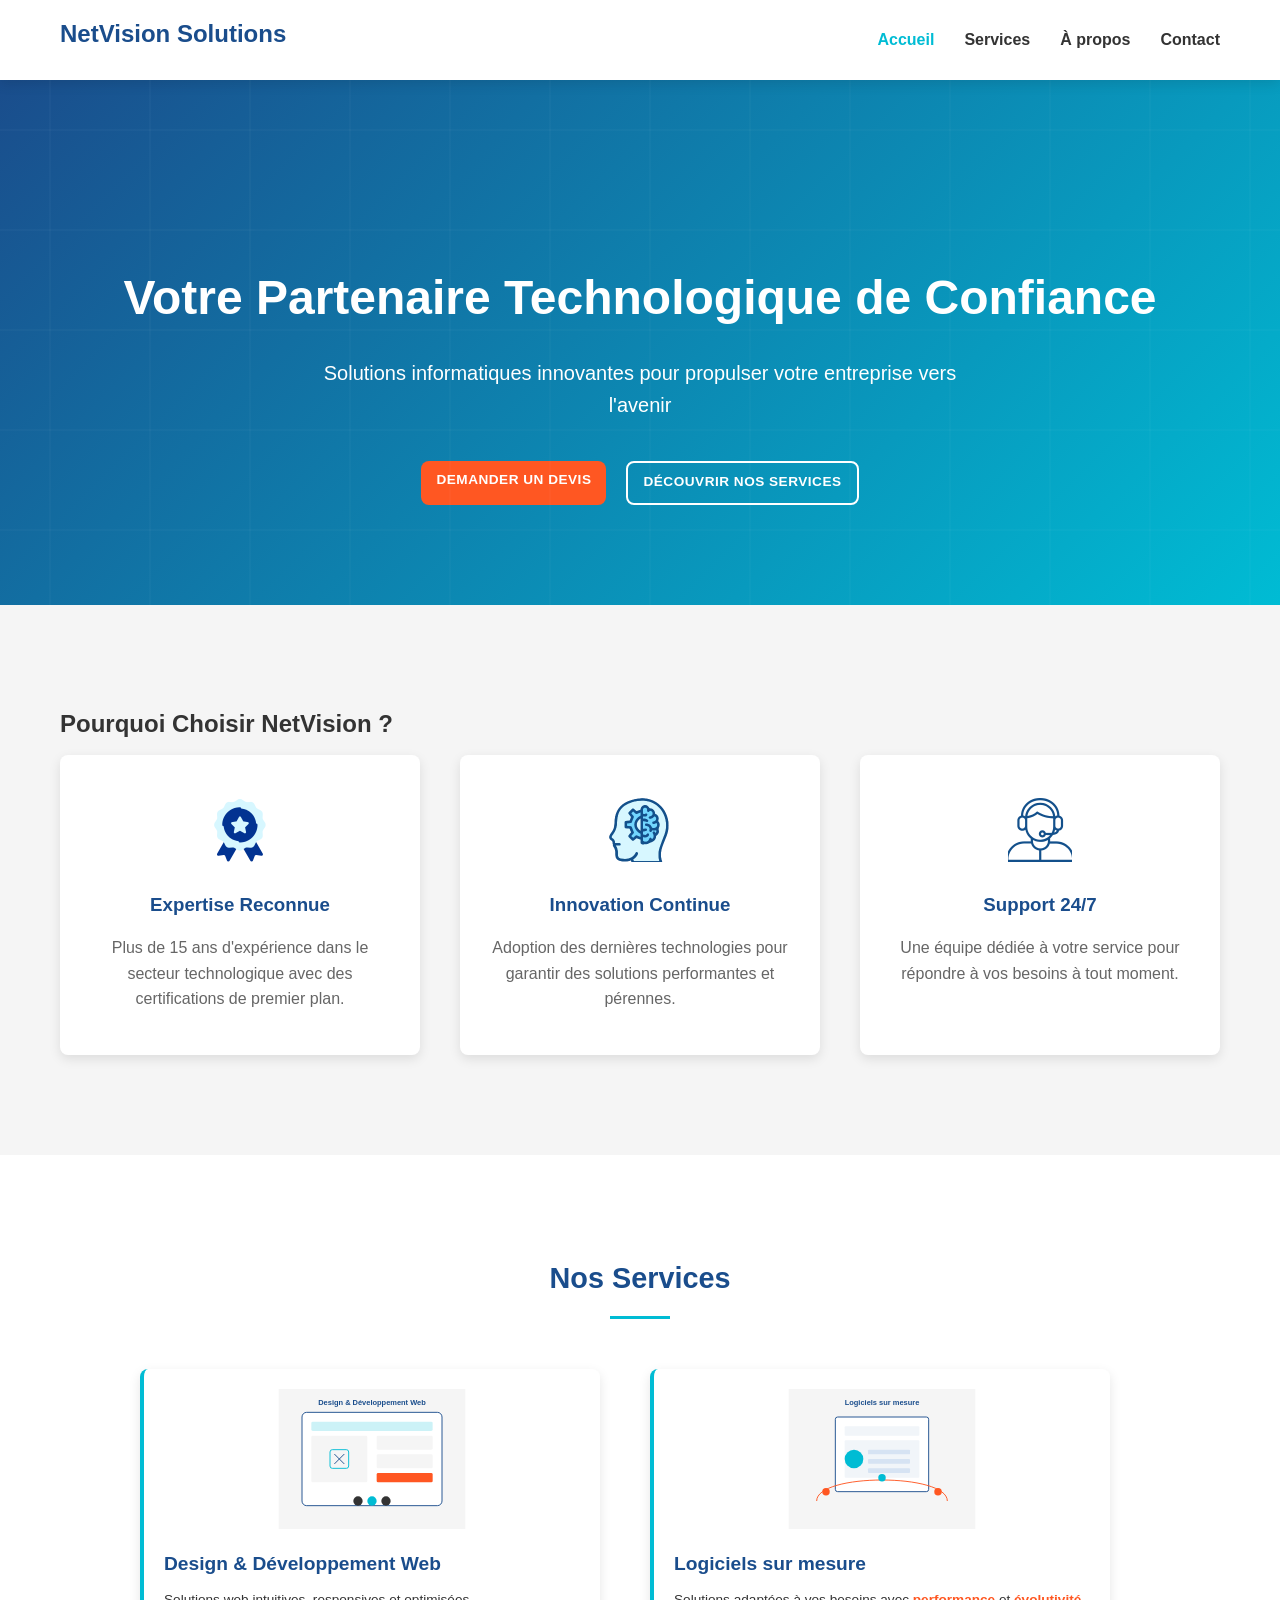
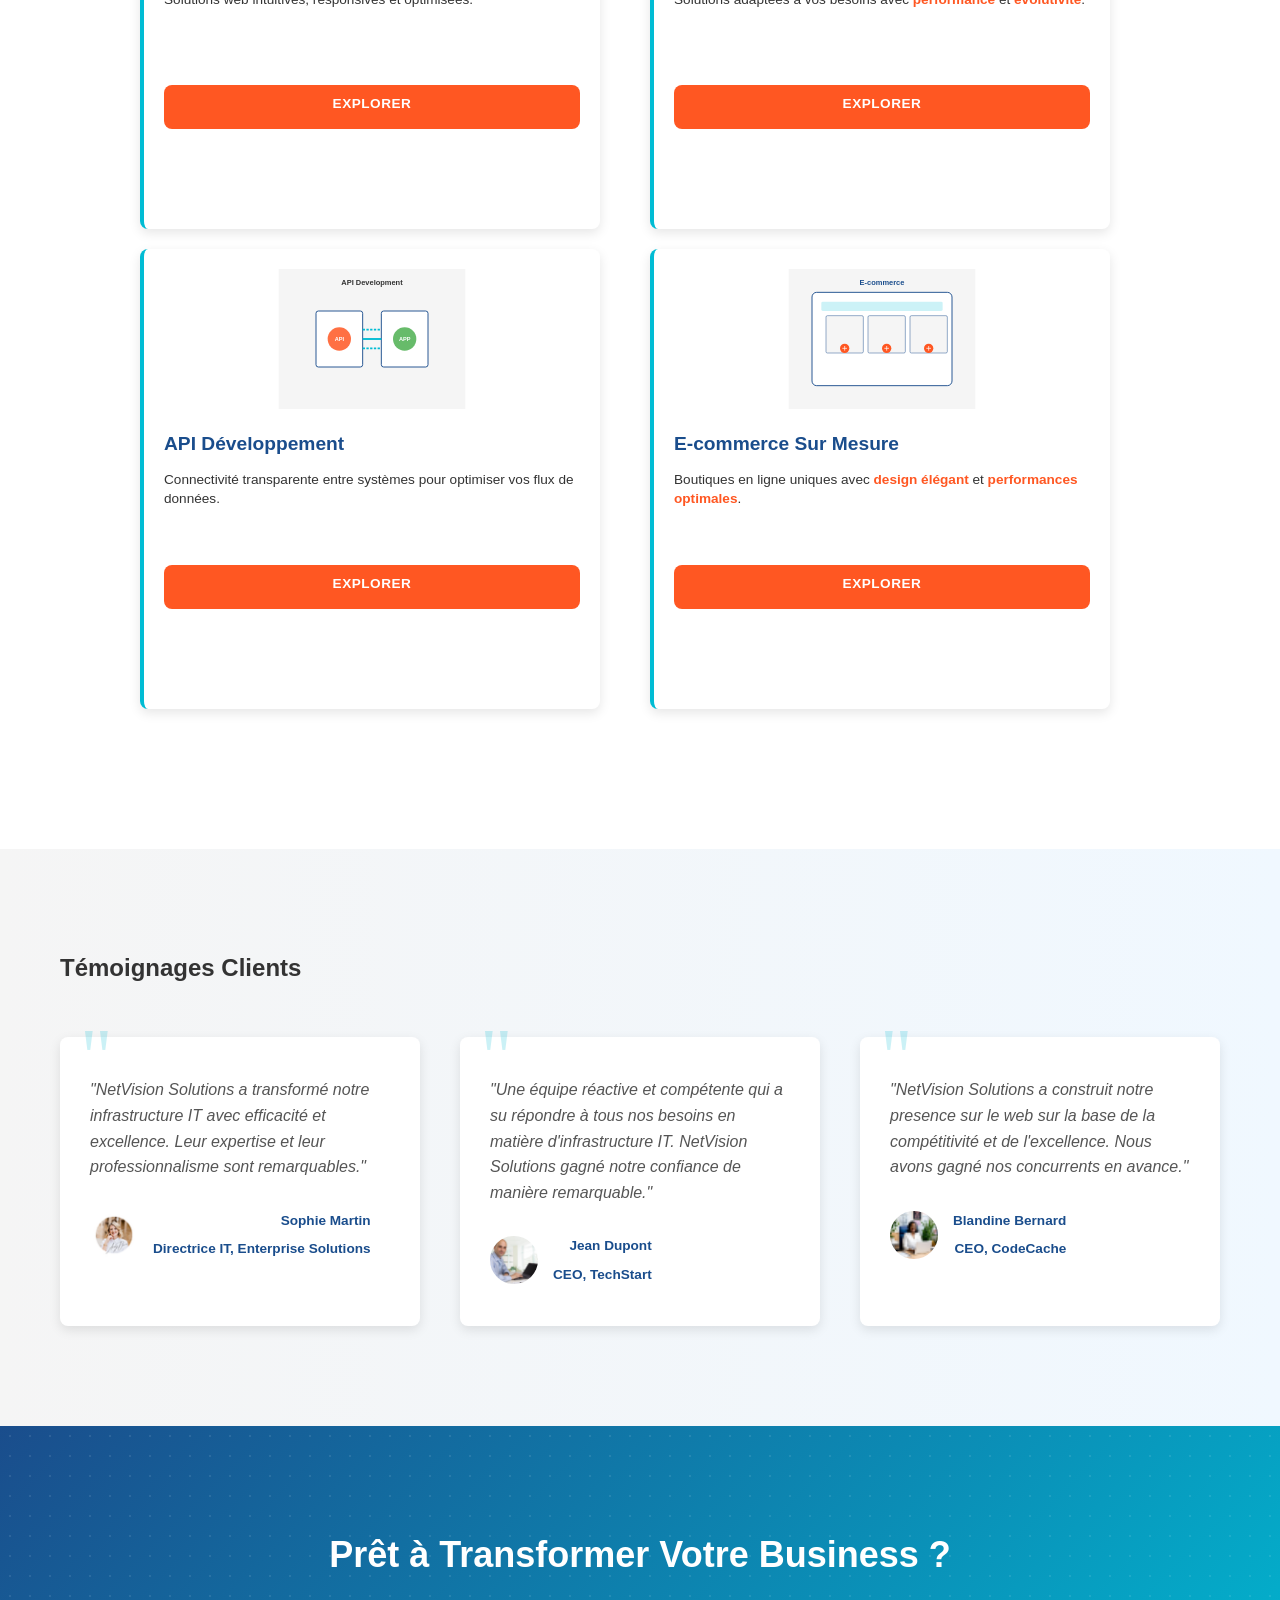
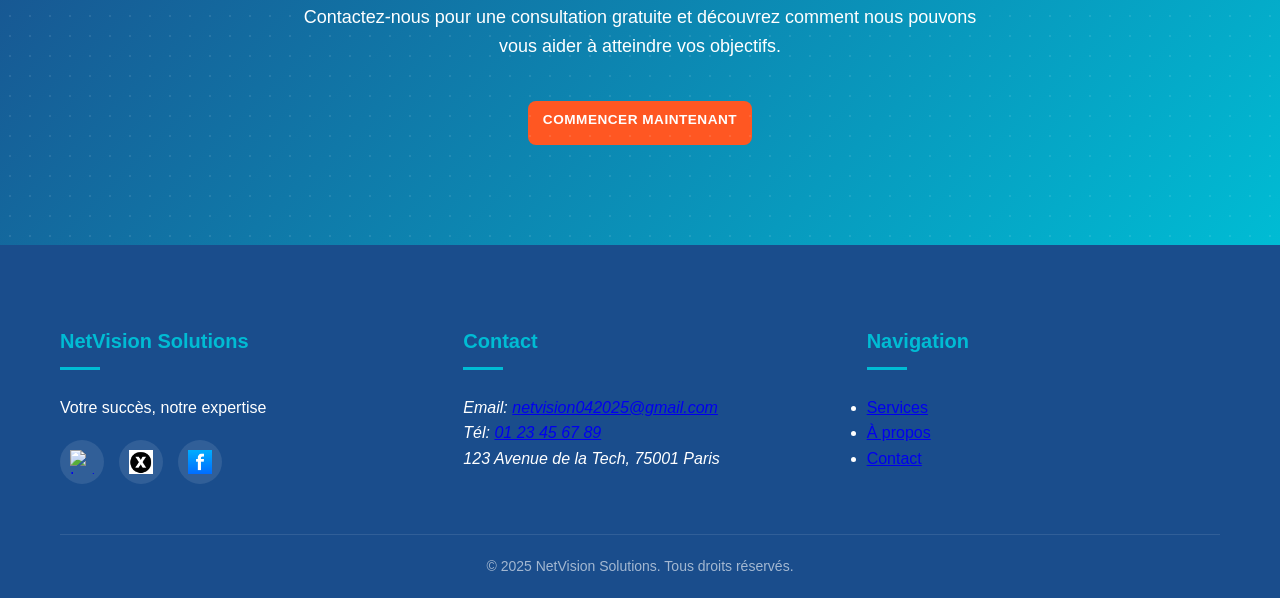
==== index.html @ bbcf85d8 "Add the html file services to meet the project requirements" ====
<!DOCTYPE html>
<html lang="fr">
<head>
    <meta charset="UTF-8">
    <meta name="viewport" content="width=device-width, initial-scale=1.0">
    <title>NetVision Solutions | Accueil</title>
    <!-- Consolidation des feuilles de style en moins de fichiers -->
    <link rel="stylesheet" href="css/style.css">
    <!-- Préchargement des polices et ressources critiques -->
    
    <link rel="stylesheet" href="css/animations.css">
    <link rel="stylesheet" href="css/services.css">
    <link rel="preconnect" href="https://fonts.googleapis.com">
    <meta name="description" content="NetVision Solutions - Votre partenaire technologique de confiance offrant des solutions informatiques innovantes">
</head>
<body>
    <header>
        <div class="container">
            <nav>
                <div class="logo">
                    <h1>NetVision Solutions</h1>
                </div>
                <button class="hamburger" aria-label="Menu">&#9776;</button>
                <ul class="nav-links">
                    <li><a href="index.html" class="active">Accueil</a></li>
                    <li><a href="services.html">Services</a></li>
                    <li><a href="about.html">À propos</a></li>
                    <li><a href="contact.html">Contact</a></li>
                </ul>
            </nav>
        </div>
    </header>    

    <main>
        <section class="hero">
            <div class="container">
                <h2 class="animate-fade-in">Votre Partenaire Technologique de Confiance</h2>
                <p class="animate-slide-up">Solutions informatiques innovantes pour propulser votre entreprise vers l'avenir</p>
                <div class="hero-buttons">
                    <a href="contact.html" class="btn primary animate-bounce">Demander un devis</a>
                    <a href="services.html" class="btn secondary">Découvrir nos services</a>
                </div>
            </div>
        </section>

        <section class="features">
            <div class="container">
                <h2>Pourquoi Choisir NetVision ?</h2>
                <div class="features-grid">
                    <div class="feature-card">
                        <div class="feature-icon">
                            <img src="/images/expertise.png" alt="Expertise" width="64" height="64" loading="lazy">
                        </div>
                        <h3>Expertise Reconnue</h3>
                        <p>Plus de 15 ans d'expérience dans le secteur technologique avec des certifications de premier plan.</p>
                    </div>
                    <div class="feature-card">
                        <div class="feature-icon">
                            <img src="/images/innovation.png" alt="Innovation" width="64" height="64" loading="lazy">
                        </div>
                        <h3>Innovation Continue</h3>
                        <p>Adoption des dernières technologies pour garantir des solutions performantes et pérennes.</p>
                    </div>
                    <div class="feature-card">
                        <div class="feature-icon">
                            <img src="/images/support2.png" alt="Support" width="64" height="64" loading="lazy">
                        </div>
                        <h3>Support 24/7</h3>
                        <p>Une équipe dédiée à votre service pour répondre à vos besoins à tout moment.</p>
                    </div>
                </div>
            </div>
        </section>

        <!-- Section services-carousel modifiée pour affichage en carré -->
<section class="services-carousel">
    <div class="container">
        <h2 class="section-title">Nos Services</h2>
        <div class="services-grid">
            <!-- Item 1: Design & Développement Web -->
            <div class="carousel-item">
                <svg viewBox="0 0 400 300" xmlns="http://www.w3.org/2000/svg" preserveAspectRatio="xMidYMid meet">
                    <!-- Fond principal -->
                    <rect width="400" height="300" fill="#F5F5F5" />
                    
                    <!-- Cadre principal avec couleur principale -->
                    <rect x="50" y="50" width="300" height="200" rx="10" fill="#FFFFFF" stroke="#1A4D8C" stroke-width="2" />
                    
                    <!-- Éléments d'interface -->
                    <rect x="70" y="70" width="260" height="20" rx="3" fill="#00BCD4" opacity="0.2" />
                    <rect x="70" y="100" width="120" height="100" rx="3" fill="#F5F5F5" />
                    <rect x="210" y="100" width="120" height="30" rx="3" fill="#F5F5F5" />
                    <rect x="210" y="140" width="120" height="30" rx="3" fill="#F5F5F5" />
                    
                    <!-- Bouton d'action avec la couleur d'accent -->
                    <rect x="210" y="180" width="120" height="20" rx="3" fill="#FF5722" />
                    
                    <!-- Indicateurs de pagination avec couleurs identitaires -->
                    <circle cx="200" cy="240" r="10" fill="#00BCD4" />
                    <circle cx="230" cy="240" r="10" fill="#333333" />
                    <circle cx="170" cy="240" r="10" fill="#333333" />
                    
                    <!-- Titre dans la typographie spécifiée -->
                    <text x="200" y="35" text-anchor="middle" font-family="Montserrat, sans-serif" font-weight="bold" font-size="16" fill="#1A4D8C">Design & Développement Web</text>
                    
                    <!-- Icône minimaliste -->
                    <g transform="translate(130, 150)">
                        <rect x="-20" y="-20" width="40" height="40" rx="5" fill="none" stroke="#00BCD4" stroke-width="2" />
                        <path d="M-10,-10 L10,10 M-10,10 L10,-10" stroke="#1A4D8C" stroke-width="2" stroke-linecap="round" />
                    </g>
                </svg>
                
                <h3>Design & Développement Web</h3>
                
                <p>
                    Solutions web intuitives, responsives et optimisées.
                </p>
                
                <a href="/web-development.html" class="btn primary">Explorer</a>
            </div>
            
            <!-- Item 2: Développement Logiciels sur mesure -->
            <div class="carousel-item">
                <svg viewBox="0 0 400 300" xmlns="http://www.w3.org/2000/svg">
                    <!-- Fond gris clair -->
                    <rect width="400" height="300" fill="#F5F5F5" />
                    
                    <!-- Carte principale avec contour bleu profond -->
                    <rect x="100" y="60" width="200" height="160" rx="5" fill="#FFFFFF" stroke="#1A4D8C" stroke-width="2" />
                    
                    <!-- Zones d'interface en gris très clair -->
                    <rect x="120" y="80" width="160" height="20" rx="2" fill="#F1F5F9" />
                    <rect x="120" y="110" width="160" height="80" rx="2" fill="#F1F5F9" />
                    
                    <!-- Cercle avec couleur turquoise pour l'innovation -->
                    <circle cx="140" cy="150" r="20" fill="#00BCD4" />
                    
                    <!-- Éléments d'interface en bleu léger -->
                    <rect x="170" y="130" width="90" height="10" rx="2" fill="#D6E3F3" />
                    <rect x="170" y="150" width="90" height="10" rx="2" fill="#D6E3F3" />
                    <rect x="170" y="170" width="90" height="10" rx="2" fill="#D6E3F3" />
                    
                    <!-- Courbe et points en orange vif pour l'accent -->
                    <path d="M60,240 C60,180 340,180 340,240" stroke="#FF5722" stroke-width="2" fill="none" />
                    <circle cx="80" cy="220" r="8" fill="#FF5722" />
                    <circle cx="200" cy="190" r="8" fill="#00BCD4" />
                    <circle cx="320" cy="220" r="8" fill="#FF5722" />
                    
                    <!-- Titre avec la nouvelle typographie -->
                    <text x="200" y="35" text-anchor="middle" font-family="Montserrat, sans-serif" font-weight="bold" font-size="16" fill="#1A4D8C">Logiciels sur mesure</text>
                </svg>
                
                <h3>Logiciels sur mesure</h3>
                
                <p>
                    Solutions adaptées à vos besoins avec <span class="highlight">performance</span> et <span class="highlight">évolutivité</span>.
                </p>
                
                <a href="/software-development.html" class="btn primary">Explorer</a>
            </div>
            
            <!-- Item 3: API Développement -->
            <div class="carousel-item">
                <svg viewBox="0 0 400 300" xmlns="http://www.w3.org/2000/svg">
                    <!-- Fond avec gris clair -->
                    <rect width="400" height="300" fill="#F5F5F5" />
                    
                    <!-- Rectangles avec bleu profond et blanc -->
                    <rect x="80" y="90" width="100" height="120" rx="5" fill="#FFFFFF" stroke="#1A4D8C" stroke-width="2" />
                    <rect x="220" y="90" width="100" height="120" rx="5" fill="#FFFFFF" stroke="#1A4D8C" stroke-width="2" />
                    
                    <!-- Lignes de connexion avec turquoise -->
                    <path d="M180,150 L220,150" stroke="#00BCD4" stroke-width="4" fill="none" />
                    <path d="M180,130 L220,130" stroke="#00BCD4" stroke-width="4" fill="none" stroke-dasharray="5,3" />
                    <path d="M180,170 L220,170" stroke="#00BCD4" stroke-width="4" fill="none" stroke-dasharray="5,3" />
                    
                    <!-- Cercles avec orange vif -->
                    <circle cx="130" cy="150" r="25" fill="#FF5722" opacity="0.85" />
                    <circle cx="270" cy="150" r="25" fill="#4CAF50" opacity="0.85" />
                    
                    <!-- Texte avec Montserrat pour les labels et titres -->
                    <text x="130" y="155" text-anchor="middle" font-family="Montserrat, sans-serif" font-weight="600" font-size="12" fill="#FFFFFF">API</text>
                    <text x="270" y="155" text-anchor="middle" font-family="Montserrat, sans-serif" font-weight="600" font-size="12" fill="#FFFFFF">APP</text>
                    <text x="200" y="35" text-anchor="middle" font-family="Montserrat, sans-serif" font-weight="700" font-size="16" fill="#333333">API Development</text>
                </svg>
                
                <h3>API Développement</h3>
                
                <p>
                    Connectivité transparente entre systèmes pour optimiser vos flux de données.
                </p>
                
                <a href="/api-development.html" class="btn primary">Explorer</a>
            </div>
            
            <!-- Item 4: E-commerce -->
            <div class="carousel-item">
                <svg viewBox="0 0 400 300" xmlns="http://www.w3.org/2000/svg" preserveAspectRatio="xMidYMid meet">
                    <!-- Fond principal -->
                    <rect width="400" height="300" fill="#F5F5F5" />
                    
                    <!-- Cadre principal avec couleur principale -->
                    <rect x="50" y="50" width="300" height="200" rx="10" fill="#FFFFFF" stroke="#1A4D8C" stroke-width="2" />
                    
                    <!-- Éléments d'interface e-commerce -->
                    <rect x="70" y="70" width="260" height="20" rx="3" fill="#00BCD4" opacity="0.2" />
                    
                    <!-- Produits -->
                    <rect x="80" y="100" width="80" height="80" rx="3" fill="#F5F5F5" stroke="#1A4D8C" stroke-width="1" />
                    <rect x="170" y="100" width="80" height="80" rx="3" fill="#F5F5F5" stroke="#1A4D8C" stroke-width="1" />
                    <rect x="260" y="100" width="80" height="80" rx="3" fill="#F5F5F5" stroke="#1A4D8C" stroke-width="1" />
                    
                    <!-- Icônes panier -->
                    <circle cx="120" cy="170" r="10" fill="#FF5722" />
                    <circle cx="210" cy="170" r="10" fill="#FF5722" />
                    <circle cx="300" cy="170" r="10" fill="#FF5722" />
                    
                    <!-- Symbole panier stylisé -->
                    <path d="M115,170 L125,170 M120,165 L120,175" stroke="#FFFFFF" stroke-width="1.5" />
                    <path d="M205,170 L215,170 M210,165 L210,175" stroke="#FFFFFF" stroke-width="1.5" />
                    <path d="M295,170 L305,170 M300,165 L300,175" stroke="#FFFFFF" stroke-width="1.5" />
                    
                    <!-- Titre dans la typographie spécifiée -->
                    <text x="200" y="35" text-anchor="middle" font-family="Montserrat, sans-serif" font-weight="bold" font-size="16" fill="#1A4D8C">E-commerce</text>
                </svg>
                
                <h3>E-commerce Sur Mesure</h3>
                
                <p>
                    Boutiques en ligne uniques avec 
                    <span class="highlight">design élégant</span> et 
                    <span class="highlight">performances optimales</span>.
                </p>
                
                
                <!-- Using anchor tag with relative URL -->
                 <a href="/ecommerce-development.html" class="btn primary">Explorer</a>
            </div>
        </div>
    </div>
</section>

        <section class="testimonials">
            <div class="container">
                <h2>Témoignages Clients</h2>
                <div class="testimonials-grid">
                    <div class="testimonial-card">
                        <div class="testimonial-content">
                            <p>"NetVision Solutions a transformé notre infrastructure IT avec efficacité et excellence. Leur expertise et leur professionnalisme sont remarquables."</p>
                        </div>
                        <div class="testimonial-author">
                            <img src="/images/sophie_martin.png" alt="Sophie Martin" width="48" height="48" loading="lazy">
                            <div class="author-info">
                                <h4>Sophie Martin</h4>
                                <p>Directrice IT, Enterprise Solutions</p>
                            </div>
                        </div>
                    </div>
                    <div class="testimonial-card">
                        <div class="testimonial-content">
                            <p>"Une équipe réactive et compétente qui a su répondre à tous nos besoins en matière d'infrastructure IT. NetVision Solutions gagné notre confiance de manière remarquable."</p>
                        </div>
                        <div class="testimonial-author">
                            <img src="/images/jean_dupont.png" alt="Jean Dupont" width="48" height="48" loading="lazy">
                            <div class="author-info">
                                <h4>Jean Dupont</h4>
                                <p>CEO, TechStart</p>
                            </div>
                        </div>
                    </div>
                    <div class="testimonial-card">
                        <div class="testimonial-content">
                            <p>"NetVision Solutions a construit notre presence sur le web sur la base de la compétitivité et de l'excellence. Nous avons gagné nos concurrents en avance."</p>
                        </div>
                        <div class="testimonial-author">
                            <img src="/images/sophie_bernard.png" alt="Blandine Bernard" width="48" height="48" loading="lazy">
                            <div class="author-info">
                                <h4>Blandine Bernard</h4>
                                <p>CEO, CodeCache</p>
                            </div>
                        </div>
                    </div>
                </div>
            </div>
        </section>

        <section class="cta">
            <div class="container">
                <h2>Prêt à Transformer Votre Business ?</h2>
                <p>Contactez-nous pour une consultation gratuite et découvrez comment nous pouvons vous aider à atteindre vos objectifs.</p>
                <a href="contact.html" class="btn primary">Commencer maintenant</a>
            </div>
        </section>
    </main>

    <footer>
        <div class="container">
            <div class="footer-content">
                <div class="footer-section">
                    <h3>NetVision Solutions</h3>
                    <p>Votre succès, notre expertise</p>
                    <div class="social-links">
                        <a href="https://instagram.com/netvision042025" aria-label="Instagram"><img src="/images/instagram.jpg" alt="Instagram" width="24" height="24" loading="lazy"></a>
                        <a href="https://x.com/netvision042025" aria-label="X"><img src="/images/twitter.png" alt="X" width="24" height="24" loading="lazy"></a>
                        <a href="#" aria-label="Facebook"><img src="/images/facebook.png" alt="Facebook" width="24" height="24" loading="lazy"></a>
                    </div>
                </div>
                <div class="footer-section">
                    <h3>Contact</h3>
                    <address>
                        <p>Email: <a href="mailto:netvision042025@gmail.com">netvision042025@gmail.com</a></p>
                        <p>Tél: <a href="tel:+33123456789">01 23 45 67 89</a></p>
                        <p>123 Avenue de la Tech, 75001 Paris</p>
                    </address>
                </div>
                <div class="footer-section">
                    <h3>Navigation</h3>
                    <ul>
                        <li><a href="services.html">Services</a></li>
                        <li><a href="about.html">À propos</a></li>
                        <li><a href="contact.html">Contact</a></li>
                    </ul>
                </div>
            </div>
            <div class="footer-bottom">
                <p>&copy; 2025 NetVision Solutions. Tous droits réservés.</p>
            </div>
        </div>
    </footer>

    <!-- Scripts regroupés et chargés de façon asynchrone -->
    <script src="js/main.js" defer></script>
</body>
</html>
---- css/style.css ----
/* NetVision Solutions - Styles optimisés */

/* Global Variables */
:root {
  /* Couleurs principales */
  --primary-color: #0D3C7D; /* Optimisé pour meilleur contraste */
  --secondary-color: #00BCD4;
  
  /* Couleurs secondaires */
  --text-color: #333333;
  --bg-color: #FFFFFF;
  --light-bg: #F5F5F5;
  
  /* Couleurs d'accent */
  --accent-color: #FF5722;
  --success-color: #4CAF50;
  
  /* Couleurs de texte pour meilleur contraste */
  --text-on-dark: #FFFFFF;
  --text-muted: #666666;
  
  /* Autres variables */
  --border-radius: 4px;
  --shadow: 0 2px 10px rgba(0,0,0,0.1);
  --shadow-hover: 0 15px 30px rgba(0,0,0,0.15);
  --transition: 0.3s ease;
  
  /* Variables de taille */
  --container-width: 1200px;
  --section-padding: 100px 0;
  --touch-target: 44px;
}

/* Base et Reset */
* {
  margin: 0;
  padding: 0;
  box-sizing: border-box;
}

/* Chargement des polices optimisé */
@font-face {
  font-family: 'Montserrat';
  font-style: normal;
  font-weight: 700;
  font-display: swap;
  src: local('Montserrat Bold'), local('Montserrat-Bold'),
       url('../fonts/montserrat-bold.woff2') format('woff2');
}

@font-face {
  font-family: 'Open Sans';
  font-style: normal;
  font-weight: 400;
  font-display: swap;
  src: local('Open Sans Regular'), local('OpenSans-Regular'),
       url('../fonts/opensans-regular.woff2') format('woff2');
}

/* Styles de base */
body {
  font-family: 'Open Sans', sans-serif;
  line-height: 1.6;
  color: var(--text-color);
  background-color: var(--bg-color);
  scroll-behavior: smooth;
}

h1, h2, h3, h4, h5, h6 {
  font-family: 'Montserrat', sans-serif;
  font-weight: 700;
  margin-bottom: 0.5em;
}

img {
  max-width: 100%;
  height: auto;
}

/* Layout helpers */
.container {
  width: 100%;
  max-width: var(--container-width);
  margin: 0 auto;
  padding: 0 20px;
}

.section-padding {
  padding: var(--section-padding);
}

.section-title {
  text-align: center;
  margin-bottom: 60px;
  font-size: 36px;
  color: var(--primary-color);
  position: relative;
}

.section-title:after {
  content: '';
  display: block;
  width: 60px;
  height: 3px;
  background: var(--secondary-color);
  margin: 15px auto 0;
}

/* Utilitaires d'accessibilité */
.visually-hidden {
  position: absolute;
  width: 1px;
  height: 1px;
  padding: 0;
  margin: -1px;
  overflow: hidden;
  clip: rect(0, 0, 0, 0);
  white-space: nowrap;
  border: 0;
}

/* Focus visibles améliorés */
:focus {
  outline: 3px solid var(--secondary-color);
  outline-offset: 3px;
}

/* Header et Navigation */
header {
  background: var(--bg-color);
  box-shadow: var(--shadow);
  position: sticky;
  width: 100%;
  top: 0;
  z-index: 1000;
  transition: background-color 0.3s;
}

nav {
  display: flex;
  justify-content: space-between;
  align-items: center;
  height: 80px;
}

.logo h1 {
  font-size: 24px;
  color: var(--primary-color);
  font-weight: 700;
}

.nav-links {
  display: flex;
  list-style: none;
  gap: 30px;
}

.nav-links li {
  margin: 0;
  position: relative;
}

.nav-links a {
  text-decoration: none;
  color: var(--text-color);
  font-family: 'Montserrat', sans-serif;
  font-weight: 600;
  font-size: 16px;
  transition: color var(--transition);
  padding: 8px 0;
  display: inline-block;
}

.nav-links a:hover, 
.nav-links a.active {
  color: var(--secondary-color);
}

/* Sous-menus */
.submenu {
  position: absolute;
  top: 100%;
  left: 0;
  background-color: white;
  width: 250px;
  box-shadow: var(--shadow);
  border-radius: var(--border-radius);
  opacity: 0;
  visibility: hidden;
  transform: translateY(-10px);
  transition: all var(--transition);
  z-index: 100;
  padding: 0;
  border-top: 3px solid var(--secondary-color);
}

.nav-links li:hover .submenu,
.nav-links li:focus-within .submenu {
  opacity: 1;
  visibility: visible;
  transform: translateY(0);
}

.submenu li {
  display: block;
  width: 100%;
}

.submenu li a {
  display: block;
  padding: 12px 15px;
  color: var(--text-color);
  border-bottom: 1px solid var(--light-bg);
  transition: all 0.2s ease;
  font-family: 'Open Sans', sans-serif;
  font-weight: 400;
  min-height: var(--touch-target);
}

.submenu li a:hover,
.submenu li a:focus {
  background-color: var(--light-bg);
  padding-left: 20px;
  color: var(--primary-color);
}

.submenu li a.highlight {
  color: var(--accent-color);
  font-weight: 600;
}

.submenu li a.highlight:hover,
.submenu li a.highlight:focus {
  background-color: #fff9f9;
}

/* Menu hamburger */
.hamburger {
  display: none;
  font-size: 30px;
  background: none;
  border: none;
  color: var(--primary-color);
  cursor: pointer;
  width: var(--touch-target);
  height: var(--touch-target);
  padding: 0;
  position: relative;
  z-index: 1010;
}

.hamburger-icon,
.hamburger-close {
  position: absolute;
  top: 50%;
  left: 50%;
  transform: translate(-50%, -50%);
  transition: opacity 0.3s, transform 0.3s;
}

.hamburger-close {
  opacity: 0;
}

.hamburger[aria-expanded="true"] .hamburger-icon {
  opacity: 0;
}

.hamburger[aria-expanded="true"] .hamburger-close {
  opacity: 1;
}

/* Hero Section */
.hero {
  padding: 180px 0 100px;
  background: linear-gradient(135deg, var(--primary-color), var(--secondary-color));
  color: var(--text-on-dark);
  text-align: center;
  position: relative;
  overflow: hidden;
}

.hero:before {
  content: '';
  position: absolute;
  top: 0;
  left: 0;
  right: 0;
  bottom: 0;
  background: url('data:image/svg+xml;utf8,<svg xmlns="http://www.w3.org/2000/svg" width="100" height="100" viewBox="0 0 100 100"><rect width="100" height="100" fill="none"/><path d="M0 50 L100 50" stroke="rgba(255,255,255,0.1)" stroke-width="1"/><path d="M50 0 L50 100" stroke="rgba(255,255,255,0.1)" stroke-width="1"/></svg>');
  opacity: 0.5;
  will-change: opacity;
}

.hero h2 {
  font-size: clamp(32px, 5vw, 48px);
  margin-bottom: 20px;
  font-weight: 700;
  position: relative;
}

.hero p {
  font-size: clamp(16px, 3vw, 20px);
  margin-bottom: 40px;
  max-width: 700px;
  margin-left: auto;
  margin-right: auto;
  font-weight: 300;
}

.hero-buttons {
  display: flex;
  gap: 20px;
  justify-content: center;
  flex-wrap: wrap;
}

/* Boutons */
.btn {
  padding: 14px 32px;
  border-radius: var(--border-radius);
  text-decoration: none;
  font-weight: 600;
  font-family: 'Montserrat', sans-serif;
  transition: transform var(--transition), background-color var(--transition), box-shadow var(--transition);
  text-transform: uppercase;
  letter-spacing: 1px;
  font-size: 14px;
  display: inline-flex;
  align-items: center;
  justify-content: center;
  min-height: var(--touch-target);
  cursor: pointer;
}

.btn:hover,
.btn:focus {
  transform: translateY(-2px);
  box-shadow: 0 4px 15px rgba(0,0,0,0.15);
}

.btn:active {
  transform: translateY(1px);
  box-shadow: 0 2px 8px rgba(0,0,0,0.1);
}

.btn.primary {
  background: var(--accent-color);
  color: white;
  border: none;
}

.btn.primary:hover,
.btn.primary:focus {
  background: #e64a19;
}

.btn.secondary {
  background: transparent;
  border: 2px solid white;
  color: white;
}

.btn.secondary:hover,
.btn.secondary:focus {
  background: rgba(255,255,255,0.1);
}

/* Section fonctionnalités */
.features {
  padding: 100px 0;
  background: var(--light-bg);
}

.features-grid {
  display: grid;
  grid-template-columns: repeat(auto-fit, minmax(300px, 1fr));
  gap: 40px;
}

.feature-card {
  padding: 40px 30px;
  background: white;
  border-radius: var(--border-radius);
  box-shadow: var(--shadow);
  text-align: center;
  transition: transform var(--transition), box-shadow var(--transition);
  border-bottom: 3px solid transparent;
  height: 100%;
  display: flex;
  flex-direction: column;
}

.feature-card:hover,
.feature-card:focus-within {
  transform: translateY(-10px);
  box-shadow: var(--shadow-hover);
  border-bottom: 3px solid var(--secondary-color);
}

.feature-icon {
  margin-bottom: 25px;
  color: var(--secondary-color);
  font-size: 50px;
  height: 70px;
  display: flex;
  align-items: center;
  justify-content: center;
}

.feature-card h3 {
  margin-bottom: 15px;
  color: var(--primary-color);
  font-weight: 600;
}

.feature-card p {
  color: var(--text-muted);
  font-weight: 300;
  flex-grow: 1;
}

/* Services en grid */
.services-carousel {
  padding: 100px 0;
  background-color: var(--bg-color);
  position: relative;
}

.services-grid {
  display: grid;
  grid-template-columns: repeat(2, 1fr);
  grid-template-rows: repeat(2, 1fr);
  gap: 20px;
  width: 100%;
  max-width: 1000px;
  margin: 0 auto;
  aspect-ratio: 1/1;
}

.carousel-item {
  background: var(--bg-color);
  border-radius: var(--border-radius);
  padding: 20px;
  box-shadow: var(--shadow);
  display: flex;
  flex-direction: column;
  overflow: hidden;
  transition: transform var(--transition), box-shadow var(--transition);
  border-left: 4px solid var(--secondary-color);
  aspect-ratio: 1/1;
}

.carousel-item:hover,
.carousel-item:focus-within {
  transform: translateY(-5px);
  box-shadow: var(--shadow-hover);
}

.carousel-item svg {
  width: 100%;
  height: 100px;
  object-fit: contain;
  margin-bottom: 10px;
  will-change: transform;
}

.carousel-item h3 {
  font-family: 'Montserrat', sans-serif;
  color: var(--primary-color);
  margin: 10px 0;
  font-size: 1.2rem;
  font-weight: 700;
}

.carousel-item p {
  font-size: 0.85rem;
  line-height: 1.4;
  color: var(--text-color);
  flex-grow: 1;
  margin-bottom: 15px;
  max-height: 80px;
  overflow-y: auto;
}

/* Témoignages */
.testimonials {
  padding: 100px 0;
  background: linear-gradient(to right, var(--light-bg), #f0f8ff);
}

.testimonials-grid {
  display: grid;
  grid-template-columns: repeat(auto-fit, minmax(300px, 1fr));
  gap: 40px;
  margin-top: 50px;
}

.testimonial-card {
  background: white;
  padding: 40px 30px;
  border-radius: var(--border-radius);
  box-shadow: var(--shadow);
  transition: transform var(--transition), box-shadow var(--transition);
  position: relative;
  height: 100%;
}

.testimonial-card:hover,
.testimonial-card:focus-within {
  transform: translateY(-5px);
  box-shadow: var(--shadow-hover);
}

.testimonial-card:before {
  content: '"';
  font-size: 80px;
  color: var(--secondary-color);
  opacity: 0.2;
  position: absolute;
  top: 20px;
  left: 20px;
  font-family: Georgia, serif;
  line-height: 0;
}

.testimonial-content {
  margin-bottom: 30px;
  font-style: italic;
  color: #555;
  position: relative;
  z-index: 1;
}

.testimonial-author {
  display: flex;
  align-items: center;
  gap: 15px;
}

.testimonial-author img {
  border-radius: 50%;
  transition: transform var(--transition);
  width: 48px;
  height: 48px;
  object-fit: cover;
}

.testimonial-author:hover img {
  transform: scale(1.1);
}

.testimonial-author-info h4 {
  color: var(--primary-color);
  margin-bottom: 5px;
  font-weight: 600;
}

.testimonial-author-info small {
  color: #777;
  font-weight: 300;
}

/* CTA Section */
.cta {
  padding: 100px 0;
  background: linear-gradient(135deg, var(--primary-color), var(--secondary-color));
  color: white;
  text-align: center;
  position: relative;
  overflow: hidden;
}

.cta:before {
  content: '';
  position: absolute;
  top: 0;
  left: 0;
  right: 0;
  bottom: 0;
  background: url('data:image/svg+xml;utf8,<svg xmlns="http://www.w3.org/2000/svg" width="20" height="20" viewBox="0 0 20 20"><circle cx="10" cy="10" r="1" fill="rgba(255,255,255,0.2)"/></svg>');
  opacity: 0.6;
}

.cta-content {
  position: relative;
  z-index: 1;
}

.cta h2 {
  font-size: clamp(24px, 5vw, 36px);
  margin-bottom: 20px;
  font-weight: 700;
}

.cta p {
  margin-bottom: 40px;
  font-size: clamp(16px, 3vw, 18px);
  max-width: 700px;
  margin-left: auto;
  margin-right: auto;
  font-weight: 300;
}

/* Footer */
footer {
  background: var(--primary-color);
  color: var(--text-on-dark);
  padding: 80px 0 20px;
}

.footer-content {
  display: grid;
  grid-template-columns: repeat(auto-fit, minmax(250px, 1fr));
  gap: 50px;
  margin-bottom: 50px;
}

.footer-section h3 {
  margin-bottom: 25px;
  font-weight: 600;
  font-size: 20px;
  color: var(--secondary-color);
  position: relative;
}

.footer-section h3:after {
  content: '';
  display: block;
  width: 40px;
  height: 3px;
  background: var(--secondary-color);
  margin-top: 10px;
}

.social-links {
  display: flex;
  gap: 15px;
  margin-top: 20px;
}

.social-links a {
  display: flex;
  align-items: center;
  justify-content: center;
  width: var(--touch-target);
  height: var(--touch-target);
  background: rgba(255,255,255,0.1);
  border-radius: 50%;
  transition: background var(--transition), transform var(--transition);
}

.social-links a:hover,
.social-links a:focus {
  background: rgba(255,255,255,0.2);
  transform: translateY(-3px);
}

.social-links a i {
  font-size: 20px;
  color: var(--text-on-dark);
}

.contact-info {
  margin-top: 20px;
}

.contact-info p {
  margin-bottom: 15px;
  display: flex;
  align-items: center;
  gap: 10px;
}

.contact-info i {
  color: var(--secondary-color);
  font-size: 18px;
  width: 20px;
  text-align: center;
}

.footer-links {
  list-style: none;
}

.footer-links li {
  margin-bottom: 10px;
}

.footer-links a {
  color: var(--text-on-dark);
  text-decoration: none;
  transition: color var(--transition), padding-left var(--transition);
  display: block;
  padding: 5px 0;
  opacity: 0.8;
}

.footer-links a:hover,
.footer-links a:focus {
  color: var(--secondary-color);
  padding-left: 5px;
  opacity: 1;
}

.footer-newsletter input {
  background: rgba(255,255,255,0.1);
  border: none;
  border-radius: var(--border-radius);
  padding: 12px 15px;
  width: 100%;
  color: var(--text-on-dark);
  margin-bottom: 15px;
  font-family: 'Open Sans', sans-serif;
}

.footer-newsletter input::placeholder {
  color: rgba(255,255,255,0.6);
}

.footer-newsletter .btn {
  width: 100%;
  background: var(--secondary-color);
  color: white;
  border: none;
}

.footer-newsletter .btn:hover,
.footer-newsletter .btn:focus {
  background: #00a9c1;
}

.footer-bottom {
  border-top: 1px solid rgba(255,255,255,0.1);
  padding-top: 20px;
  text-align: center;
  font-size: 14px;
  color: rgba(255,255,255,0.6);
}

.footer-bottom a {
  color: var(--secondary-color);
  text-decoration: none;
}

/* Formulaire de contact */
.contact-form {
  background: white;
  padding: 40px;
  border-radius: var(--border-radius);
  box-shadow: var(--shadow);
}

.form-group {
  margin-bottom: 20px;
}

.form-group label {
  display: block;
  margin-bottom: 8px;
  font-weight: 600;
  color: var(--primary-color);
}

.form-control {
  width: 100%;
  padding: 12px 15px;
  border: 1px solid #ddd;
  border-radius: var(--border-radius);
  transition: border-color var(--transition), box-shadow var(--transition);
  font-family: 'Open Sans', sans-serif;
}

.form-control:focus {
  border-color: var(--secondary-color);
  box-shadow: 0 0 0 3px rgba(0,188,212,0.1);
}

textarea.form-control {
  min-height: 150px;
  resize: vertical;
}

/* Animation Overlay */
.animation-overlay {
  position: fixed;
  top: 0;
  left: 0;
  right: 0;
  bottom: 0;
  background: var(--primary-color);
  z-index: 9999;
  display: flex;
  align-items: center;
  justify-content: center;
  transition: opacity 0.8s ease;
}

.loaded .animation-overlay {
  opacity: 0;
  pointer-events: none;
}

.spinner {
  width: 60px;
  height: 60px;
  border: 5px solid rgba(255,255,255,0.1);
  border-top-color: var(--secondary-color);
  border-radius: 50%;
  animation: spin 1s linear infinite;
}

@keyframes spin {
  to { transform: rotate(360deg); }
}

/* Bouton Back to Top */
.back-to-top {
  position: fixed;
  bottom: 30px;
  right: 30px;
  width: var(--touch-target);
  height: var(--touch-target);
  background: var(--secondary-color);
  color: white;
  border-radius: 50%;
  display: flex;
  align-items: center;
  justify-content: center;
  box-shadow: var(--shadow);
  cursor: pointer;
  opacity: 0;
  transform: translateY(20px);
  transition: opacity var(--transition), transform var(--transition);
  z-index: 99;
}

.back-to-top.visible {
  opacity: 1;
  transform: translateY(0);
}

.back-to-top:hover,
.back-to-top:focus {
  background: #00a9c1;
}

/* Media Queries */
@media (max-width: 992px) {
  .hero {
    padding: 120px 0 80px;
  }
  
  .container {
    max-width: 100%;
  }
  
  .features-grid, 
  .testimonials-grid,
  .footer-content {
    grid-template-columns: repeat(auto-fit, minmax(250px, 1fr));
  }
}

@media (max-width: 768px) {
  .nav-links {
    position: fixed;
    top: 0;
    right: -100%;
    width: 250px;
    height: 100vh;
    background: white;
    flex-direction: column;
    gap: 0;
    padding: 80px 20px 20px;
    transition: right 0.3s ease;
    box-shadow: -5px 0 15px rgba(0,0,0,0.1);
    overflow-y: auto;
    z-index: 1000;
  }
  
  .nav-links.open {
    right: 0;
  }
  
  .nav-links li {
    width: 100%;
  }
  
  .nav-links a {
    padding: 15px 0;
    display: block;
    width: 100%;
    border-bottom: 1px solid var(--light-bg);
  }
  
  .hamburger {
    display: block;
  }
  
  .submenu {
    position: static;
    width: 100%;
    box-shadow: none;
    opacity: 1;
    visibility: visible;
    transform: none;
    max-height: 0;
    overflow: hidden;
    transition: max-height 0.3s ease;
    border-top: none;
    margin-left: 15px;
  }
  
  .nav-links li:hover .submenu,
  .nav-links li:focus-within .submenu {
    max-height: 500px;
  }
  
  .hero-buttons {
    flex-direction: column;
    width: 100%;
    max-width: 250px;
    margin: 0 auto;
  }
  
  .services-grid {
    grid-template-columns: 1fr;
    grid-template-rows: auto;
    aspect-ratio: unset;
  }
  
  .carousel-item {
    aspect-ratio: unset;
  }
  
  .section-title {
    font-size: 28px;
  }
  
  .testimonial-card:before {
    font-size: 60px;
  }
}

@media (max-width: 480px) {
  .hero h2 {
    font-size: 32px;
  }
  
  .hero p {
    font-size: 16px;
  }
  
  .section-padding {
    padding: 60px 0;
  }
  
  .feature-card,
  .testimonial-card,
  .contact-form {
    padding: 30px 20px;
  }
  
  .footer-content {
    grid-template-columns: 1fr;
    gap: 40px;
  }
  
  .back-to-top {
    bottom: 15px;
    right: 15px;
  }
}

/* Accessibilité améliorée */
@media (prefers-reduced-motion: reduce) {
  * {
    animation-duration: 0.01ms !important;
    animation-iteration-count: 1 !important;
    transition-duration: 0.01ms !important;
    scroll-behavior: auto !important;
  }
}

/* High contrast mode */
@media (prefers-contrast: high) {
  :root {
    --primary-color: #05295C;
    --secondary-color: #008699;
    --text-color: #000000;
    --text-on-dark: #FFFFFF;
    --accent-color: #E64A19;
  }
}

/* Impression */
@media print {
  header, footer, .cta, .back-to-top, .animation-overlay {
    display: none;
  }
  
  body {
    color: #000;
    background: #fff;
  }
  
  .container {
    max-width: 100%;
    width: 100%;
  }
  
  a {
    color: #000;
    text-decoration: underline;
  }
  
  .feature-card,
  .testimonial-card,
  .carousel-item {
    break-inside: avoid;
    page-break-inside: avoid;
    box-shadow: none;
    border: 1px solid #ddd;
  }
}
---- css/animations.css ----
/* animations.css - Adapté à la charte graphique */

/* Variables de couleurs selon l'identité visuelle */
:root {
    /* Couleurs principales */
    --primary-blue: #1A4D8C;
    --primary-turquoise: #00BCD4;
    
    /* Couleurs secondaires */
    --secondary-dark: #333333;
    --secondary-white: #FFFFFF;
    --secondary-light: #F5F5F5;
    
    /* Couleurs d'accent */
    --accent-orange: #FF5722;
    --accent-green: #4CAF50;
    
    /* Ombres et effets */
    --box-shadow-hover: 0 5px 15px rgba(26, 77, 140, 0.25);
    --box-shadow-strong: 0 8px 20px rgba(0, 188, 212, 0.25);
}

/* Animations de base */
@keyframes fadeIn {
    from { opacity: 0; }
    to { opacity: 1; }
}

@keyframes slideUp {
    from {
        transform: translateY(30px);
        opacity: 0;
    }
    to {
        transform: translateY(0);
        opacity: 1;
    }
}

@keyframes slideIn {
    from {
        transform: translateX(-50px);
        opacity: 0;
    }
    to {
        transform: translateX(0);
        opacity: 1;
    }
}

@keyframes pulse {
    0% { transform: scale(1); }
    50% { transform: scale(1.03); }
    100% { transform: scale(1); }
}

/* Classes d'animation */
.animate-fade-in {
    animation: fadeIn 0.8s ease-out;
}

.animate-slide-up {
    animation: slideUp 0.8s cubic-bezier(0.19, 1, 0.22, 1);
}

.animate-slide-in {
    animation: slideIn 0.7s cubic-bezier(0.19, 1, 0.22, 1);
}

.animate-pulse {
    animation: pulse 2s ease-in-out infinite;
}

/* Animations des cartes et conteneurs */
.service-card {
    transition: transform 0.4s cubic-bezier(0.165, 0.84, 0.44, 1), 
                box-shadow 0.4s ease-in-out;
    border-bottom: 3px solid transparent;
}

.service-card:hover {
    transform: translateY(-8px);
    box-shadow: var(--box-shadow-hover);
    border-bottom: 3px solid var(--primary-turquoise);
}

/* Carrousel animations */
.carousel-slide {
    transition: transform 0.6s cubic-bezier(0.165, 0.84, 0.44, 1);
}

/* Animation du logo et éléments de marque */
.logo-animation {
    transition: filter 0.3s ease;
}

.logo-animation:hover {
    filter: drop-shadow(0 0 8px var(--primary-turquoise));
}

/* Effets de hover sur les boutons */
.btn-primary {
    transition: all 0.3s ease;
    background-color: var(--primary-blue);
    color: var(--secondary-white);
    position: relative;
    overflow: hidden;
}

.btn-primary:hover {
    transform: translateY(-2px);
    box-shadow: var(--box-shadow-hover);
    background-color: #1a5da6;
}

.btn-accent {
    transition: all 0.3s ease;
    background-color: var(--accent-orange);
    color: var(--secondary-white);
}

.btn-accent:hover {
    transform: scale(1.03);
    box-shadow: 0 5px 15px rgba(255, 87, 34, 0.3);
}

.btn-service {
    transition: all 0.3s ease;
    border-bottom: 2px solid transparent;
}

.btn-service:hover {
    transform: translateY(-3px);
    box-shadow: var(--box-shadow-hover);
    border-bottom: 2px solid var(--primary-turquoise);
}

/* Animations pour les icônes */
.icon {
    transition: transform 0.3s ease, color 0.3s ease;
}

.icon:hover {
    transform: scale(1.1);
    color: var(--primary-turquoise);
}

/* Animation pour les sections de contenu */
.section-reveal {
    opacity: 0;
    transform: translateY(20px);
    transition: opacity 0.8s ease, transform 0.8s ease;
}

.section-reveal.visible {
    opacity: 1;
    transform: translateY(0);
}

/* Animation de focus pour les éléments interactifs */
.interactive-element:focus {
    outline: 2px solid var(--primary-turquoise);
    box-shadow: 0 0 0 4px rgba(0, 188, 212, 0.3);
}
---- css/services.css ----
/* services.css - Adapté à la nouvelle identité visuelle */

/* Variables globales - mises à jour avec la nouvelle palette */
:root {
  /* Couleurs principales */
  --primary-color: #1A4D8C;     /* Bleu profond - remplace #2c3e50 */
  --secondary-color: #00BCD4;   /* Turquoise vif - remplace #3498db */
  
  /* Couleurs secondaires */
  --text-color: #333333;        /* Gris anthracite pour le texte */
  --bg-color: #FFFFFF;          /* Blanc pour les fonds */
  --light-bg: #F5F5F5;          /* Gris clair pour arrière-plans secondaires */
  
  /* Couleurs d'accent */
  --accent-color: #FF5722;      /* Orange vif - remplace #e74c3c */
  --success-color: #4CAF50;     /* Vert menthe - remplace #27ae60 */
  
  /* Autres variables */
  --border-radius: 8px;
  --shadow: 0 4px 12px rgba(0, 0, 0, 0.1);
  --transition-standard: all 0.3s ease;
  
  /* Typographie */
  --title-font: 'Montserrat', sans-serif;
  --body-font: 'Open Sans', sans-serif;
}

/* Import des polices (à ajouter au HTML ou dans un fichier séparé) */
/* 
@import url('https://fonts.googleapis.com/css2?family=Montserrat:wght@600;700&family=Open+Sans:wght@300;400&display=swap');
*/

/* Hero Section - modifié avec la nouvelle palette */
.services-hero {
  background: linear-gradient(to bottom, var(--primary-color), var(--secondary-color));
  padding: 80px 0 40px;
  color: white;
  text-align: center;
  margin-bottom: 30px;
  font-family: var(--body-font);
}

.services-hero h1 {
  font-size: 2.5rem;
  margin-bottom: 15px;
  font-family: var(--title-font);
  font-weight: 700;
  letter-spacing: 0.5px;
}

.services-hero p {
  font-size: 1.1rem;
  max-width: 600px;
  margin: 0 auto;
  font-weight: 300;
}

/* Services Introduction - mise à jour typographie */
.services-intro {
  text-align: center;
  max-width: 800px;
  margin: 0 auto 30px;
  padding: 0 20px;
  font-family: var(--body-font);
}

.services-intro h2 {
  color: var(--primary-color);
  font-size: 2rem;
  margin-bottom: 15px;
  font-family: var(--title-font);
  font-weight: 700;
}

.services-intro p {
  font-size: 1rem;
  line-height: 1.5;
  color: var(--text-color);
}

/* Services Grid - maintenu en colonne mais cartes modifiées */
.services-grid {
  padding: 20px 0 40px;
  font-family: var(--body-font);
}

.services-grid .container {
  display: flex;
  flex-direction: column;
  justify-content: center;
  align-items: center;
  gap: 25px;
  max-width: 100%;
  padding: 0 20px;
}

/* Modification majeure: layout horizontal des cartes */
.service-card {
  background: var(--bg-color);
  border-radius: var(--border-radius);
  padding: 25px;
  box-shadow: var(--shadow);
  transition: transform 0.3s ease, box-shadow 0.3s ease;
  position: relative;
  display: flex;
  flex-direction: row;
  flex-wrap: wrap;
  justify-content: center;
  align-items: center;
  gap: 20px;
  border-left: 4px solid var(--secondary-color);
}

.service-card:hover {
  transform: translateY(-5px);
  box-shadow: 0 8px 20px rgba(26, 77, 140, 0.15);
}

.service-tag {
  position: absolute;
  top: -10px;
  right: 20px;
  background: var(--accent-color);
  color: white;
  padding: 4px 12px;
  border-radius: 20px;
  font-weight: 600;
  font-size: 0.8rem;
  font-family: var(--title-font);
}

/* Icon centré verticalement - mise à jour couleur */
.service-icon {
  width: 80px;
  height: 80px;
  background: var(--light-bg);
  border-radius: 50%;
  display: flex;
  align-items: center;
  justify-content: center;
  padding: 15px;
  margin: 0;
  flex-shrink: 0;
  border: 2px solid var(--secondary-color);
  color: var(--primary-color);
}

.service-icon img {
  width: 100%;
  height: auto;
}

/* Contenu adapté au flux horizontal */
.service-content {
  flex: 1;
  min-width: 250px;
  display: flex;
  flex-direction: column;
  align-items: center;
  text-align: center;
}

.service-title {
  color: var(--primary-color);
  font-size: 1.4rem;
  margin-bottom: 5px;
  font-family: var(--title-font);
  font-weight: 600;
}

.service-subtitle {
  color: var(--secondary-color);
  font-weight: 500;
  margin-bottom: 10px;
  font-size: 0.95rem;
  font-family: var(--title-font);
}

.service-description {
  margin-bottom: 15px;
  line-height: 1.5;
  text-align: center;
  width: 100%;
  color: var(--text-color);
}

/* Caractéristiques en ligne horizontale */
.service-features {
  list-style: none;
  margin: 15px 0;
  padding: 0;
  display: flex;
  flex-wrap: wrap;
  justify-content: center;
  gap: 15px;
  width: 100%;
}

.service-features li {
  padding: 5px 10px;
  border: 1px solid var(--light-bg);
  border-radius: 20px;
  display: flex;
  align-items: center;
  gap: 8px;
  font-size: 0.9rem;
  background-color: var(--light-bg);
  color: var(--text-color);
  transition: var(--transition-standard);
}

.service-features li:hover {
  background-color: rgba(0, 188, 212, 0.1);
  border-color: var(--secondary-color);
}

.service-features li:before {
  content: "✓";
  color: var(--success-color);
  font-weight: bold;
}

.testimonial {
  background: var(--light-bg);
  padding: 12px;
  border-radius: var(--border-radius);
  margin: 15px 0;
  font-style: italic;
  position: relative;
  font-size: 0.9rem;
  width: 100%;
  text-align: center;
  color: var(--text-color);
  border-bottom: 2px solid var(--secondary-color);
}

.testimonial:before {
  content: '"';
  position: absolute;
  top: 5px;
  left: 10px;
  font-size: 1.8rem;
  color: var(--secondary-color);
  opacity: 0.5;
}

.testimonial-author {
  text-align: right;
  margin-top: 8px;
  font-style: normal;
  font-weight: 600;
  font-size: 0.85rem;
  color: var(--primary-color);
}

/* Footer en ligne horizontale */
.service-footer {
  display: flex;
  justify-content: center;
  align-items: center;
  gap: 20px;
  margin-top: 15px;
  width: 100%;
  flex-wrap: wrap;
}

.price-tag {
  font-size: 1.1rem;
  font-weight: 700;
  color: var(--primary-color);
  margin: 0;
  font-family: var(--title-font);
}

.guarantee {
  background: rgba(76, 175, 80, 0.1);
  padding: 8px 12px;
  margin: 10px 0;
  font-size: 0.85rem;
  width: 100%;
  text-align: center;
  border-bottom: 2px solid var(--success-color);
  color: var(--text-color);
}

.btn-service {
  display: inline-block;
  background: var(--accent-color);
  color: white;
  padding: 10px 18px;
  border-radius: var(--border-radius);
  text-decoration: none;
  font-weight: 600;
  text-align: center;
  transition: var(--transition-standard);
  font-family: var(--title-font);
  border: none;
  text-transform: uppercase;
  letter-spacing: 0.5px;
  font-size: 0.9rem;
}

.btn-service:hover {
  background: #e64a19; /* Version plus foncée de l'orange */
  transform: translateY(-3px);
}

/* Carousel de réalisations - adapté */
.service-carousel {
  padding: 40px 0;
  background: var(--light-bg);
}

.section-title {
  text-align: center;
  margin-bottom: 30px;
  color: var(--primary-color);
  font-size: 1.8rem;
  font-family: var(--title-font);
  font-weight: 700;
}

.carousel-container {
  position: relative;
  max-width: 700px;
  margin: 0 auto;
  overflow: hidden;
}

.carousel-wrapper {
  display: flex;
  transition: transform 0.5s ease;
}

.carousel-slide {
  min-width: 100%;
  padding: 15px;
}

.realisation-card {
  background: var(--bg-color);
  border-radius: var(--border-radius);
  overflow: hidden;
  box-shadow: var(--shadow);
  display: flex;
  flex-direction: column;
  height: 100%;
  border-bottom: 3px solid var(--secondary-color);
}

.realisation-card img {
  width: 100%;
  height: 200px;
  object-fit: cover;
}

.realisation-content {
  padding: 15px;
  font-family: var(--body-font);
}

.realisation-content h3 {
  color: var(--primary-color);
  margin-bottom: 8px;
  font-size: 1.3rem;
  font-family: var(--title-font);
  font-weight: 600;
}

/* Grid layout pour les items du carrousel */
.services-grid {
  display: grid;
  grid-template-columns: 1fr 1fr; /* Deux colonnes */
  grid-template-rows: 1fr 1fr;     /* Deux rangées */
  gap: 20px;
  aspect-ratio: 1/1;               /* Forme carrée */
  max-width: 1000px;
  margin: 0 auto;
}

.carousel-item {
  background: var(--bg-color);
  border-radius: var(--border-radius);
  padding: 20px;
  box-shadow: var(--shadow);
  display: flex;
  flex-direction: column;
  overflow: hidden;
  transition: var(--transition-standard);
  border-left: 4px solid var(--secondary-color);
  height: 100%;
}

.carousel-item:hover {
  transform: translateY(-5px);
  box-shadow: 0 8px 20px rgba(26, 77, 140, 0.15);
}

.carousel-item svg {
  width: 100%;
  height: auto;
  max-height: 140px;
  margin-bottom: 10px;
}

.carousel-item h3 {
  font-family: var(--title-font);
  color: var(--primary-color);
  margin: 10px 0;
  font-size: 1.2rem;
  font-weight: 700;
}

.carousel-item p {
  font-size: 0.85rem;
  line-height: 1.4;
  color: var(--text-color);
  flex-grow: 1;
  margin-bottom: 15px;
}

.highlight {
  color: var(--accent-color);
  font-weight: 600;
}



.btn {
  display: inline-block;
  padding: 8px 15px;
  border-radius: var(--border-radius);
  text-decoration: none;
  font-family: var(--title-font);
  font-weight: 600;
  font-size: 0.85rem;
  text-align: center;
  cursor: pointer;
  transition: var(--transition-standard);
  text-transform: uppercase;
  letter-spacing: 0.5px;
}

.primary {
  background-color: var(--accent-color);
  color: white;
  border: none;
}

.primary:hover {
  background-color: #e64a19; /* Version plus foncée de l'orange */
  transform: translateY(-2px);
}

.carousel-prev,
.carousel-next {
  position: absolute;
  top: 50%;
  transform: translateY(-50%);
  background: rgba(26, 77, 140, 0.7);
  color: white;
  border: none;
  padding: 12px;
  cursor: pointer;
  border-radius: 50%;
  z-index: 10;
  font-weight: bold;
  transition: var(--transition-standard);
}

.carousel-prev:hover,
.carousel-next:hover {
  background: var(--primary-color);
}

.carousel-prev { left: 10px; }
.carousel-next { right: 10px; }

.carousel-dots {
  display: flex;
  justify-content: center;
  margin-top: 15px;
  gap: 8px;
}

.carousel-dot {
  width: 10px;
  height: 10px;
  border-radius: 50%;
  background: #ccc;
  cursor: pointer;
  transition: background-color 0.3s ease;
}

.carousel-dot.active {
  background: var(--secondary-color);
}

/* CTA Section - adaptée */
.cta-section {
  background: linear-gradient(135deg, rgba(26, 77, 140, 0.05), rgba(0, 188, 212, 0.1));
  padding: 3rem 0;
  text-align: center;
  margin-top: 2rem;
  font-family: var(--body-font);
  border-top: 1px solid rgba(0, 188, 212, 0.2);
}

.cta-section h2 {
  color: var(--primary-color);
  margin-bottom: 0.8rem;
  font-size: 1.8rem;
  font-family: var(--title-font);
  font-weight: 700;
}

.cta-section p {
  max-width: 600px;
  margin: 0.8rem auto 1.5rem;
  line-height: 1.5;
  color: var(--text-color);
}

/* Animations - inchangées */
.animate-fade-in {
  animation: fadeIn 0.8s ease-in-out;
}

.animate-slide-up {
  animation: slideUp 0.6s ease-in-out;
}

.animate-slide-in {
  animation: slideIn 0.6s ease-in-out;
}

@keyframes fadeIn {
  from { opacity: 0; }
  to { opacity: 1; }
}

@keyframes slideUp {
  from { transform: translateY(30px); opacity: 0; }
  to { transform: translateY(0); opacity: 1; }
}

@keyframes slideIn {
  from { transform: translateX(-30px); opacity: 0; }
  to { transform: translateX(0); opacity: 1; }
}

/* Media queries adaptés pour la disposition horizontale */
@media (max-width: 768px) {
  .service-card {
    flex-direction: column;
    padding: 20px;
    border-left: none;
    border-top: 4px solid var(--secondary-color);
  }
  
  .service-icon {
    margin: 0 auto 15px;
  }
  
  .service-features {
    flex-direction: column;
    align-items: center;
  }
  
  .service-features li {
    width: 80%;
  }
  
  .service-footer {
    flex-direction: column;
    gap: 10px;
  }
}

@media (max-width: 480px) {
  .services-hero h1 {
    font-size: 1.7rem;
  }
  
  .services-hero p {
    font-size: 0.95rem;
  }
  
  .btn-service {
    width: 100%;
  }
}
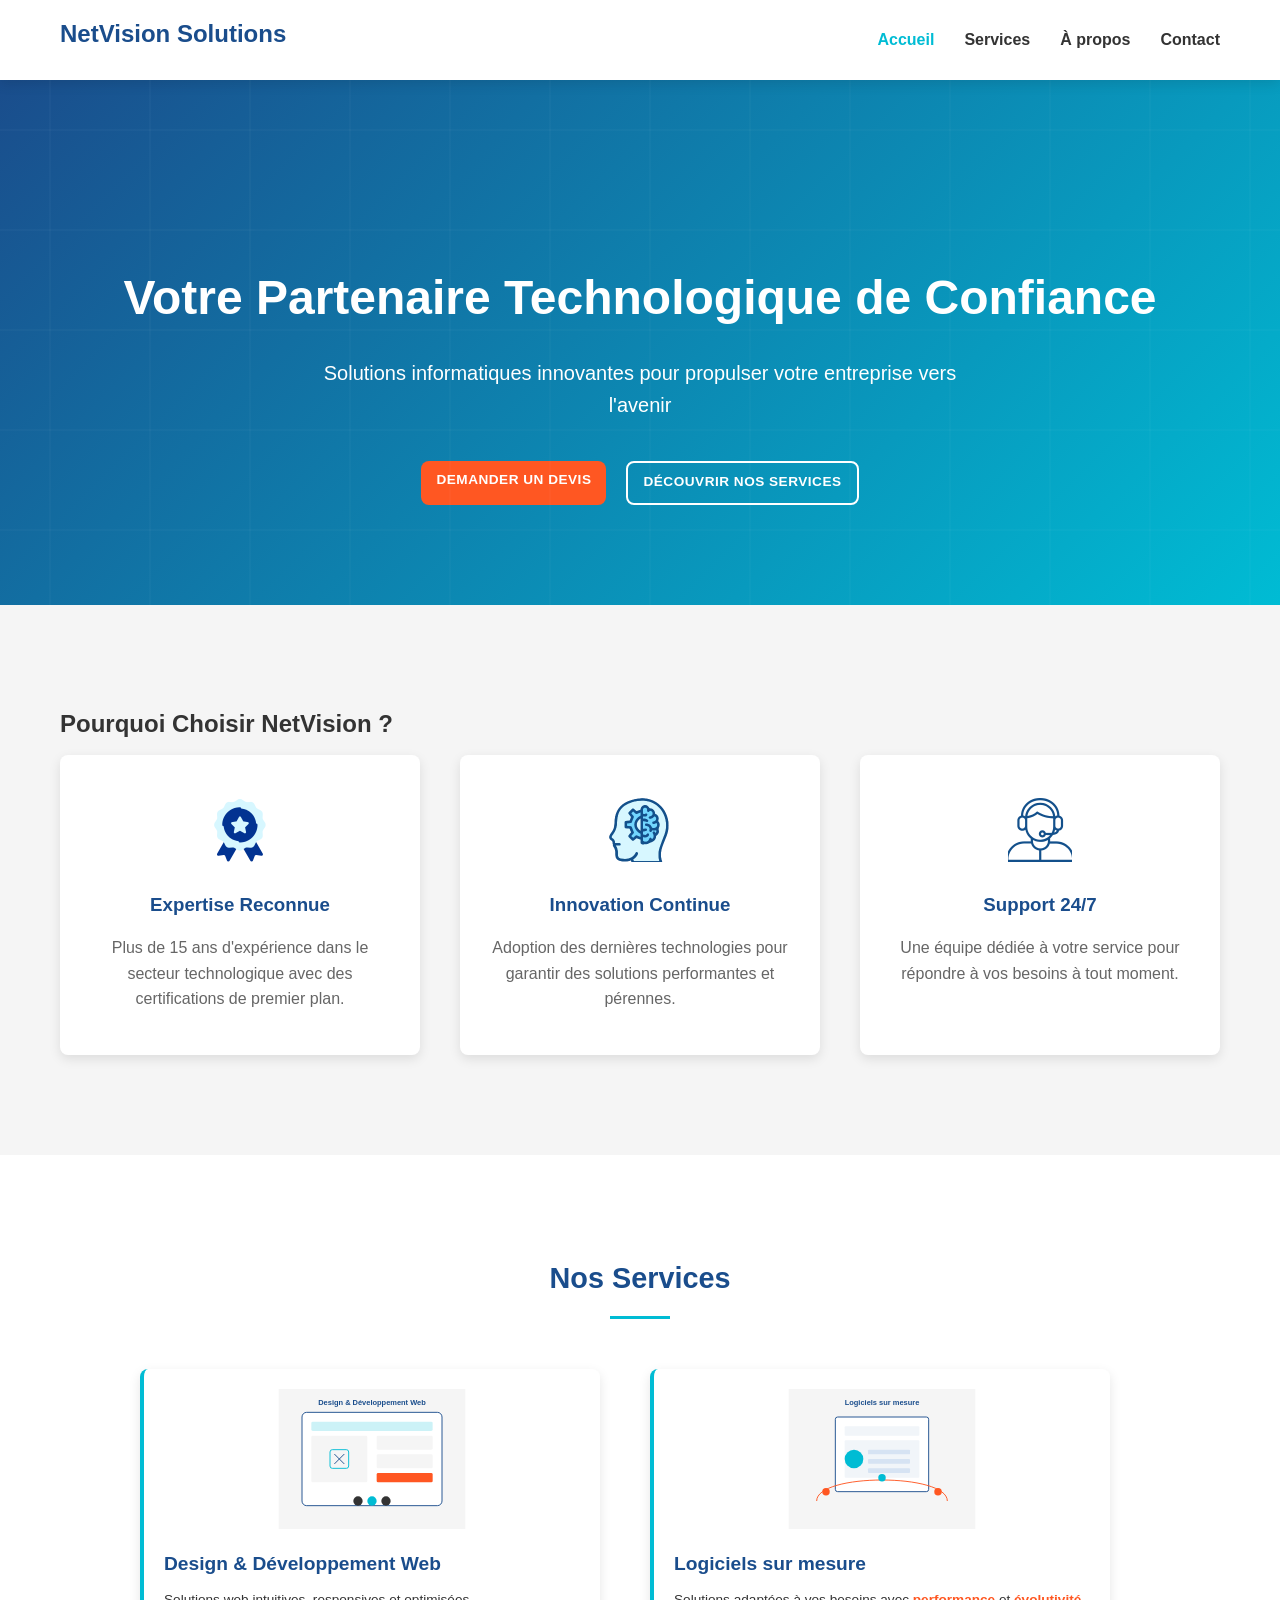
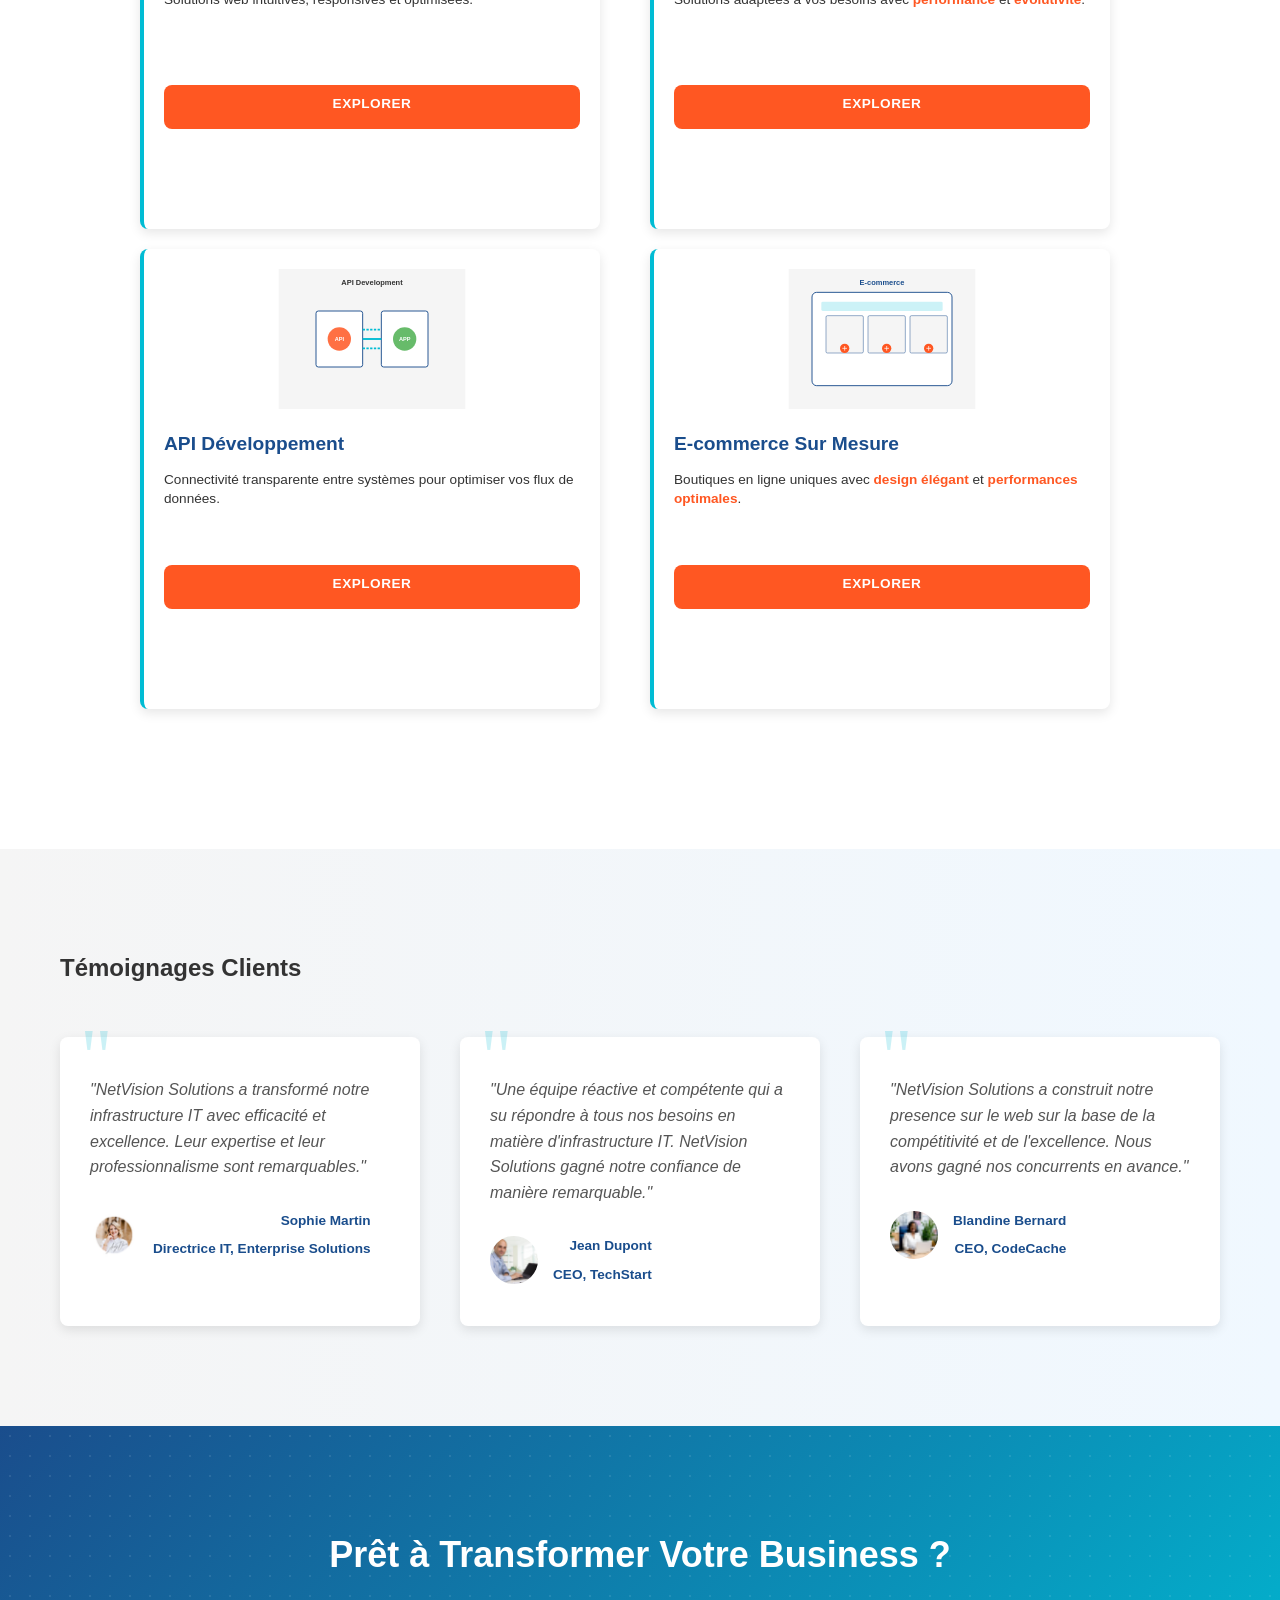
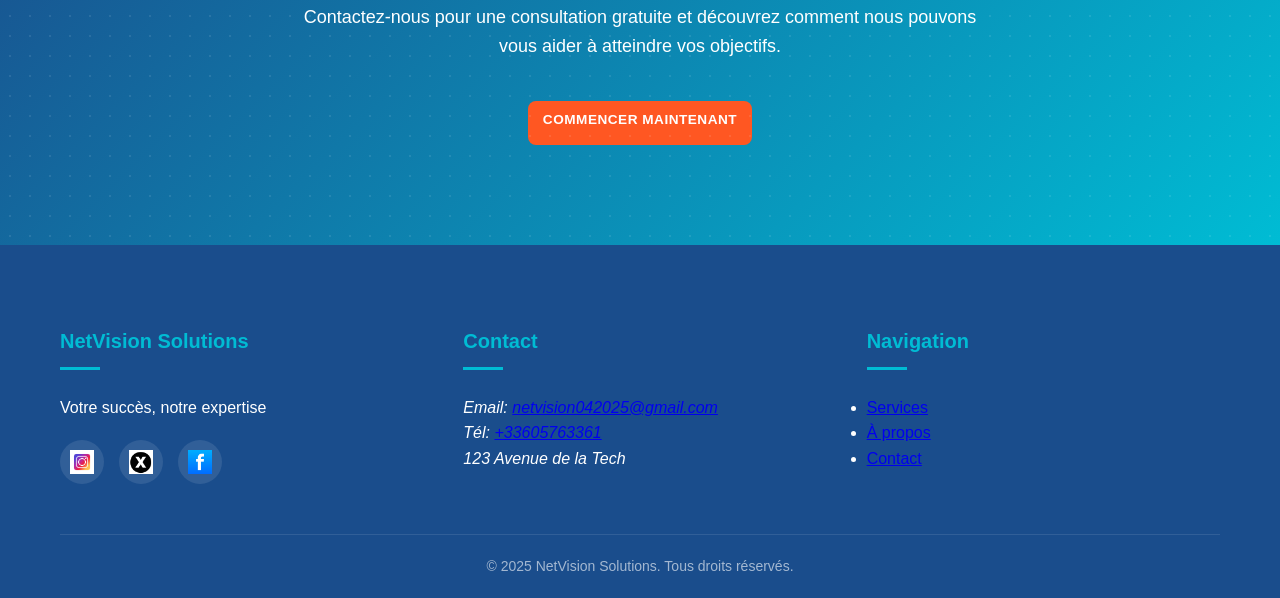
==== commit 6ec3308d: "Change the phone number in the main page" ====
--- a/index.html
+++ b/index.html
@@ -309,8 +309,8 @@
                     <h3>Contact</h3>
                     <address>
                         <p>Email: <a href="mailto:netvision042025@gmail.com">netvision042025@gmail.com</a></p>
-                        <p>Tél: <a href="tel:+33123456789">01 23 45 67 89</a></p>
-                        <p>123 Avenue de la Tech, 75001 Paris</p>
+                        <p>Tél: <a href="tel:+33605763361">+33605763361</a></p>
+                        <p>123 Avenue de la Tech</p>
                     </address>
                 </div>
                 <div class="footer-section">
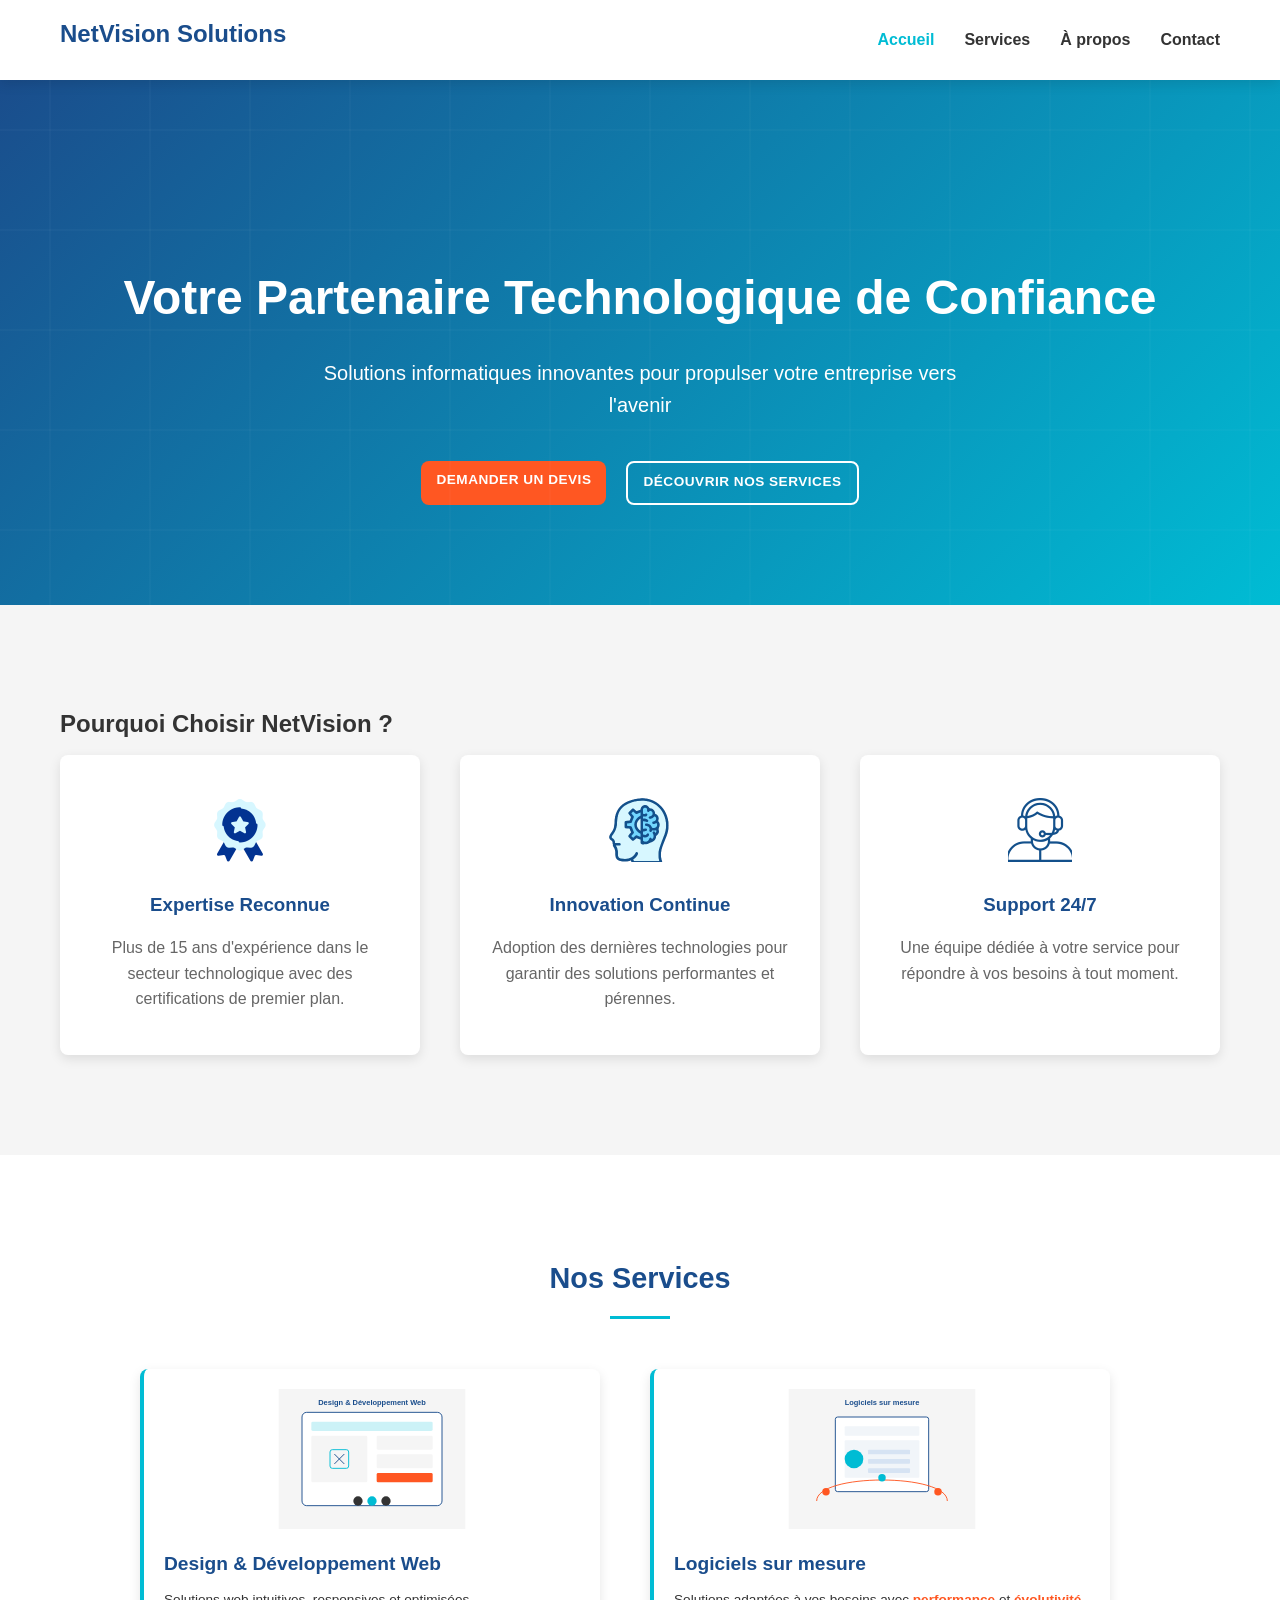
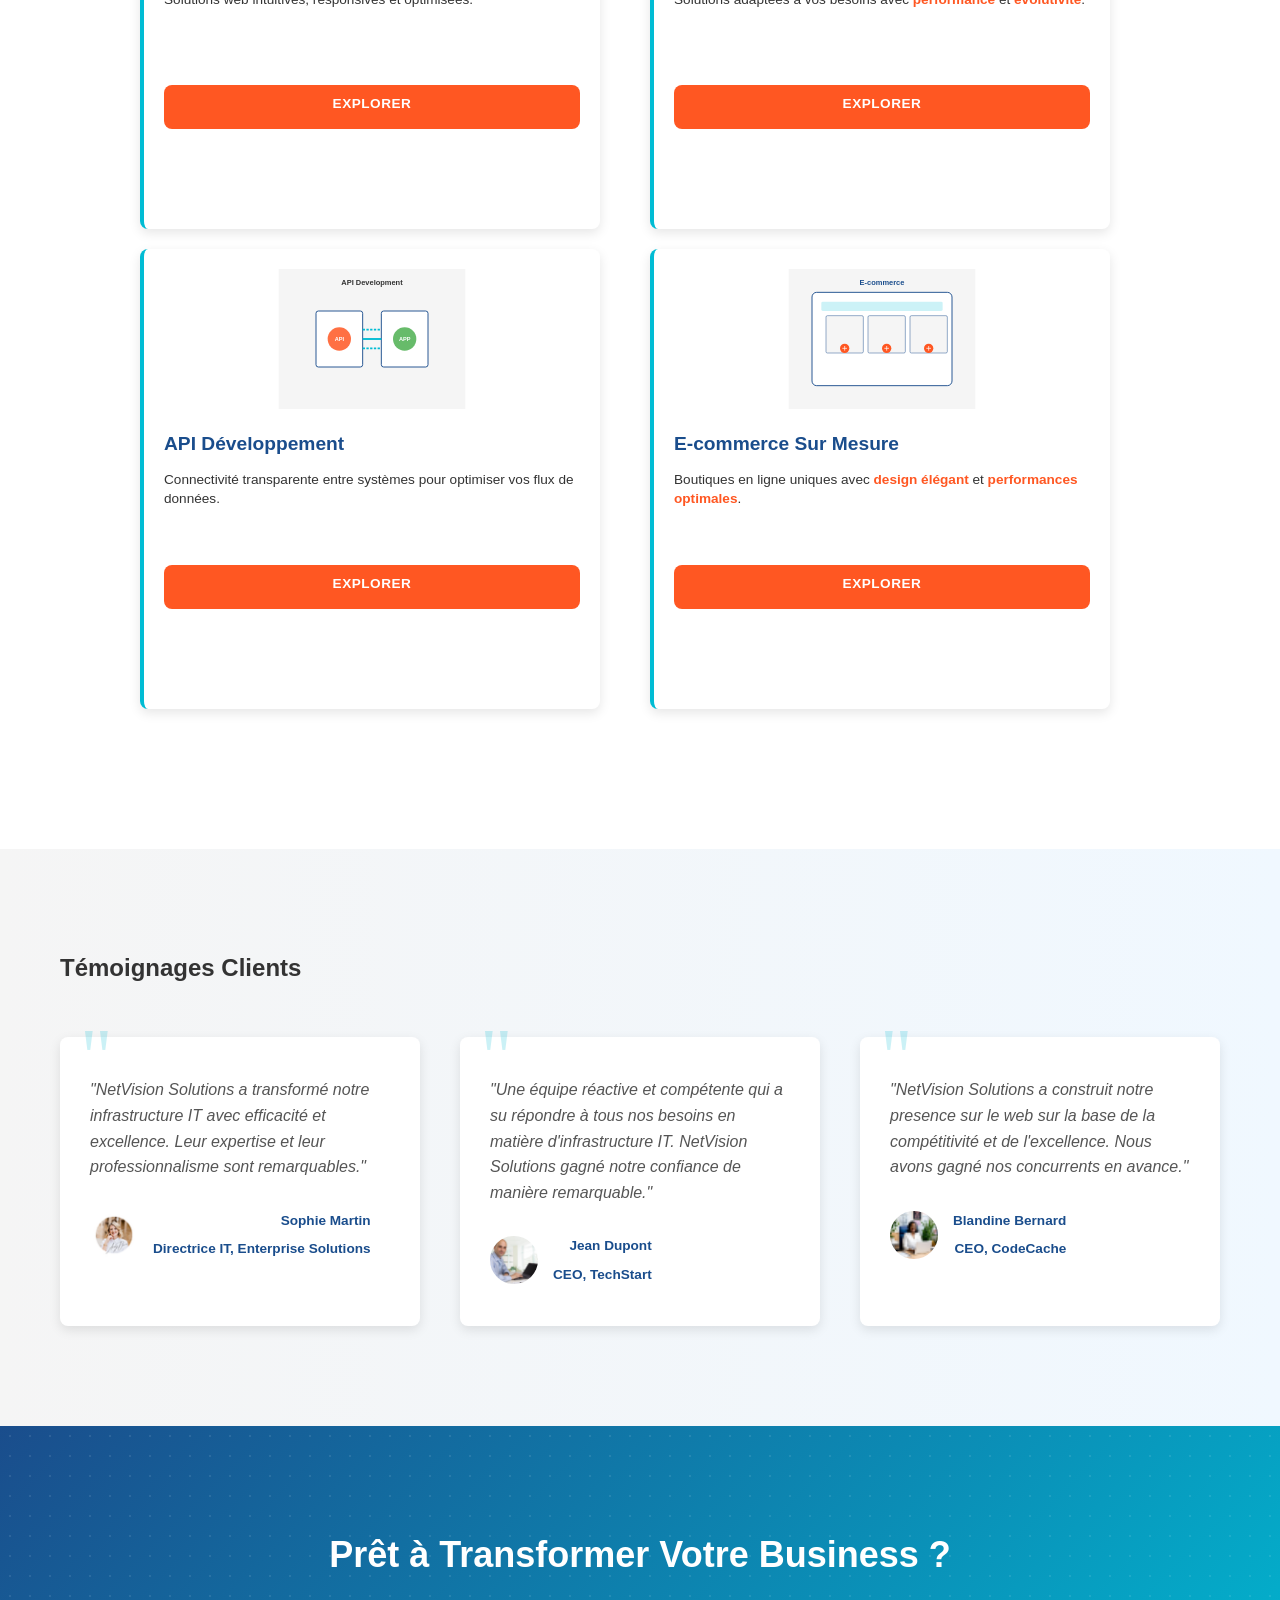
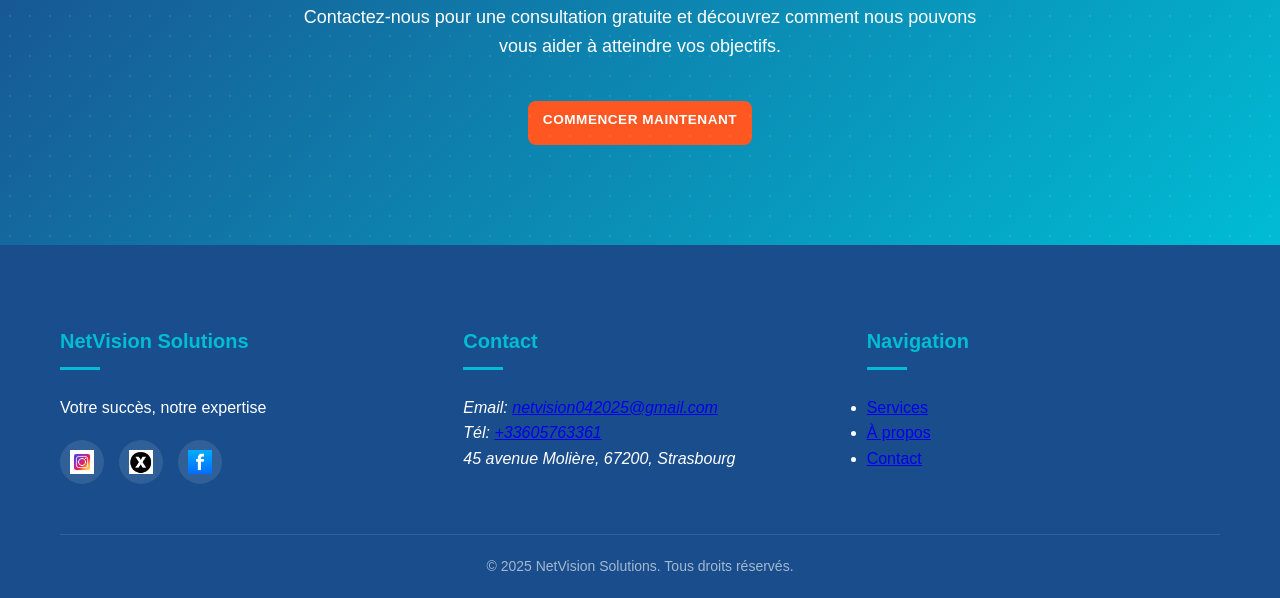
==== commit 2ae4886f: "Change the address number to the main page" ====
--- a/index.html
+++ b/index.html
@@ -310,7 +310,7 @@
                     <address>
                         <p>Email: <a href="mailto:netvision042025@gmail.com">netvision042025@gmail.com</a></p>
                         <p>Tél: <a href="tel:+33605763361">+33605763361</a></p>
-                        <p>123 Avenue de la Tech</p>
+                        <p>45 avenue Molière, 67200, Strasbourg</p>
                     </address>
                 </div>
                 <div class="footer-section">
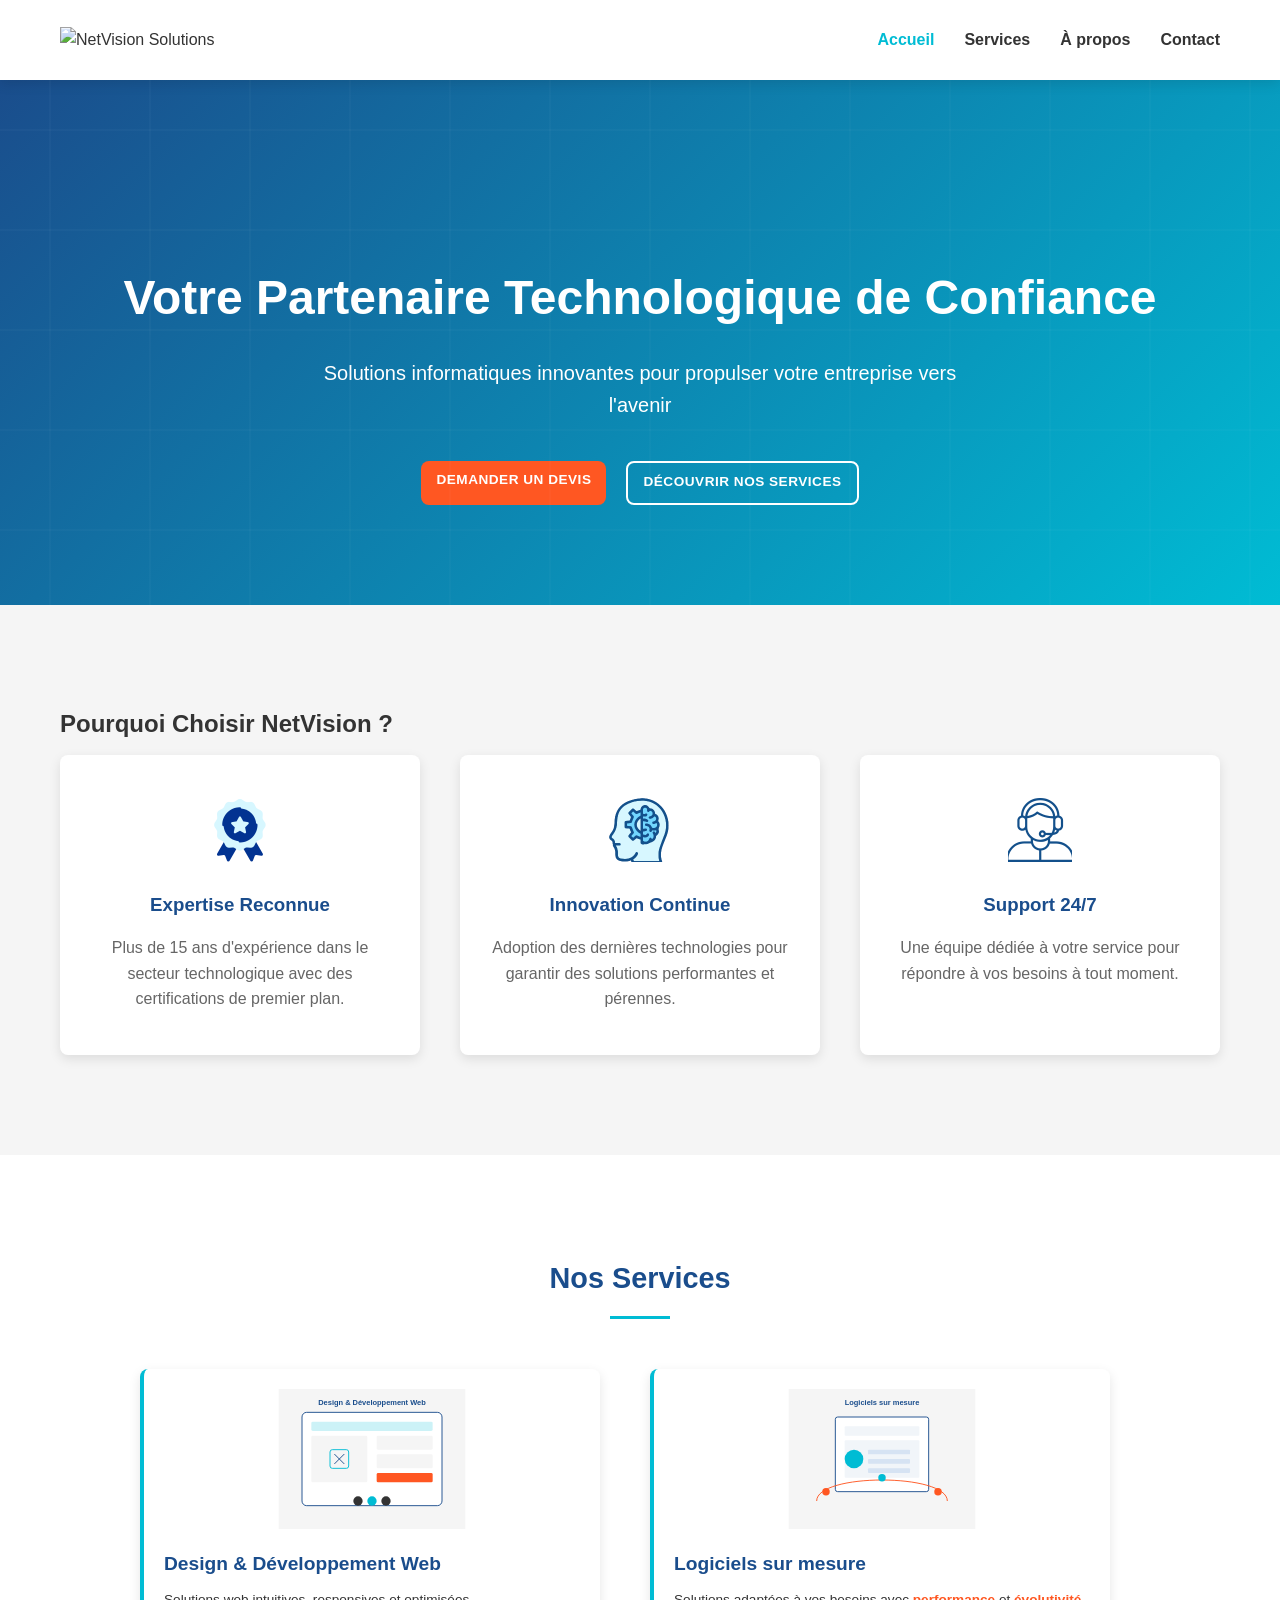
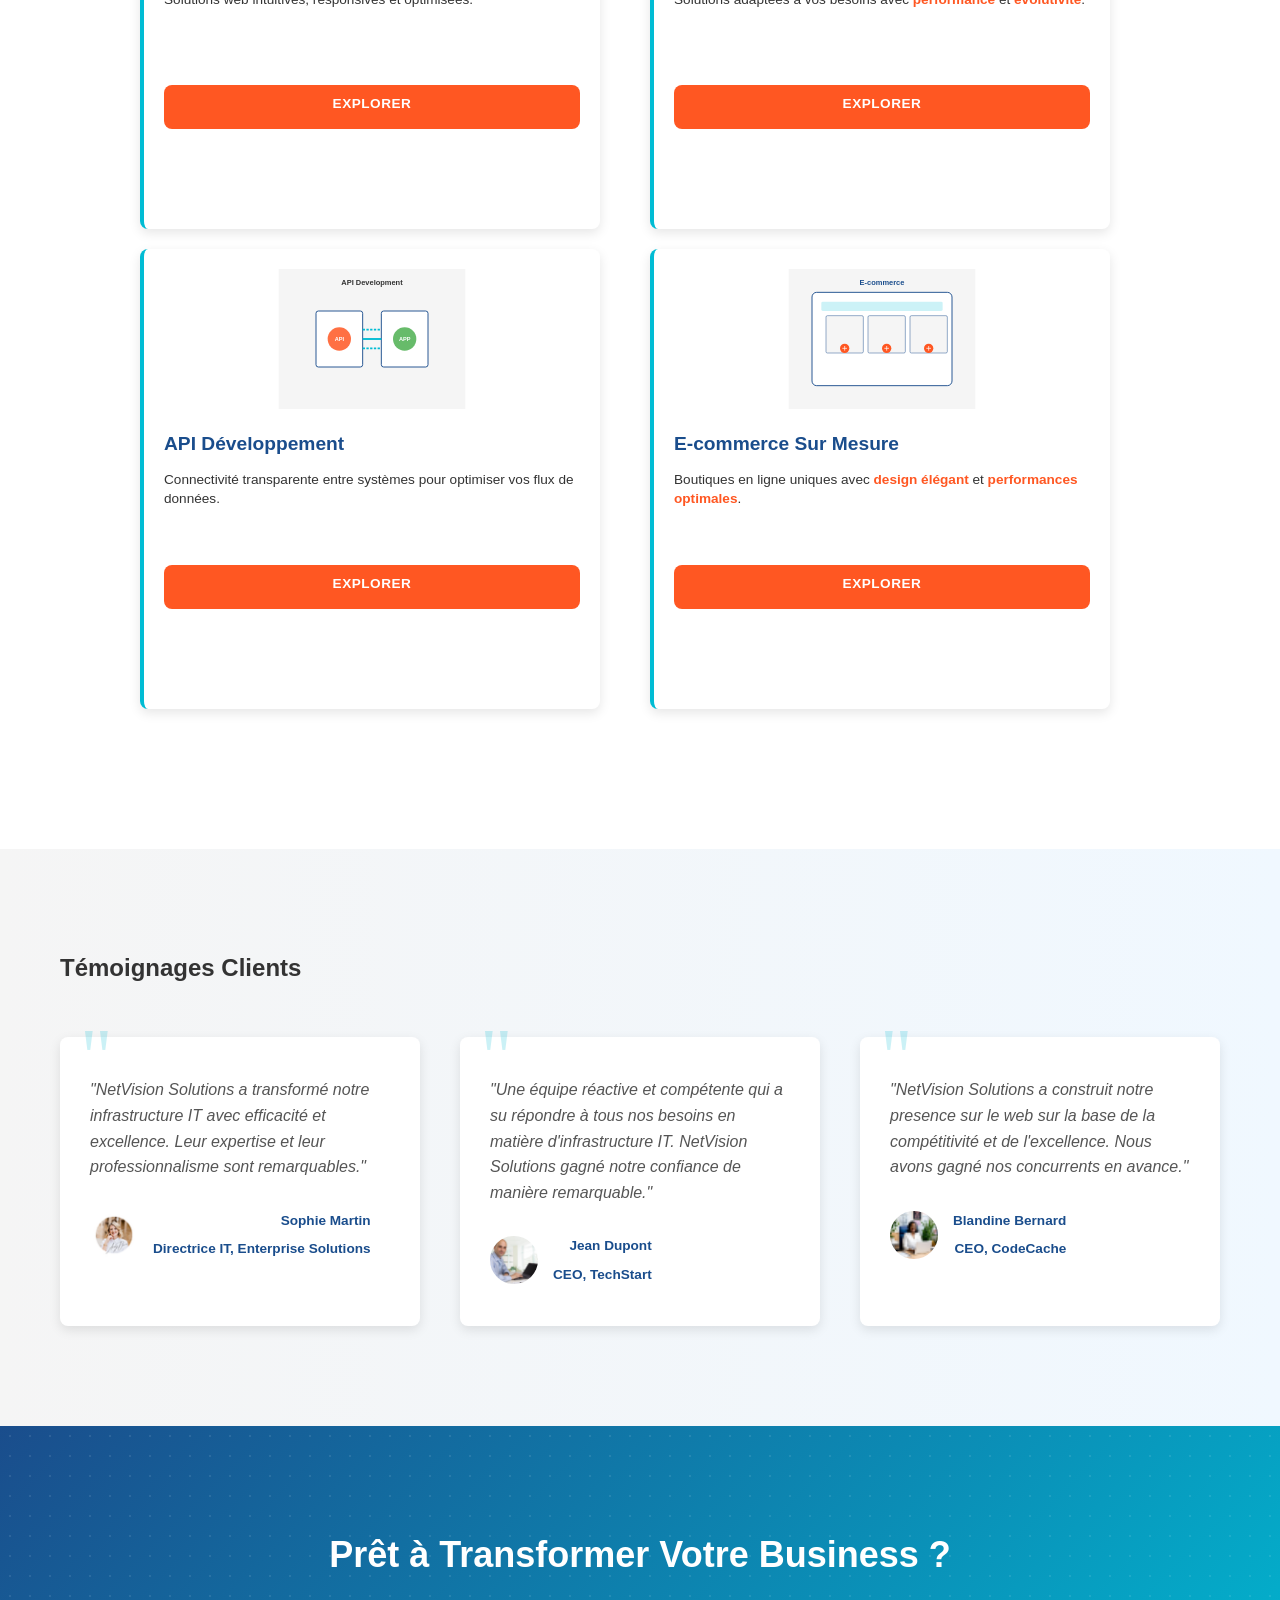
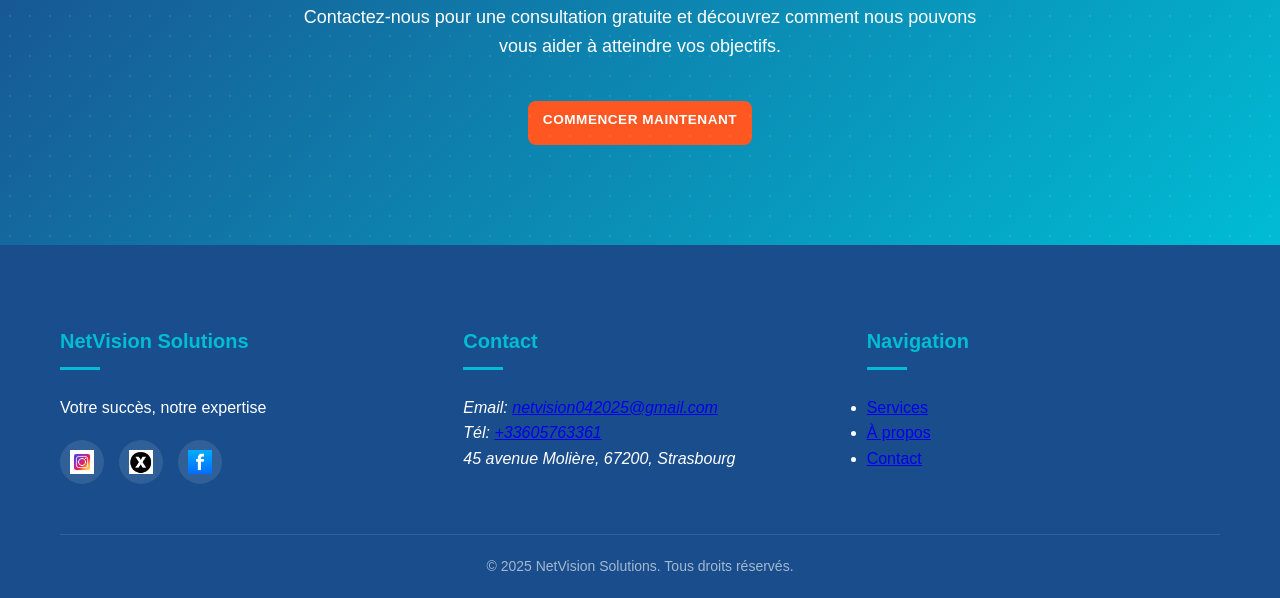
==== commit 22a7ac21: "Add the image for the logo to main page" ====
--- a/index.html
+++ b/index.html
@@ -18,7 +18,7 @@
         <div class="container">
             <nav>
                 <div class="logo">
-                    <h1>NetVision Solutions</h1>
+                    <img src="images/netvision_logo1.png" alt="NetVision Solutions"> 
                 </div>
                 <button class="hamburger" aria-label="Menu">&#9776;</button>
                 <ul class="nav-links">
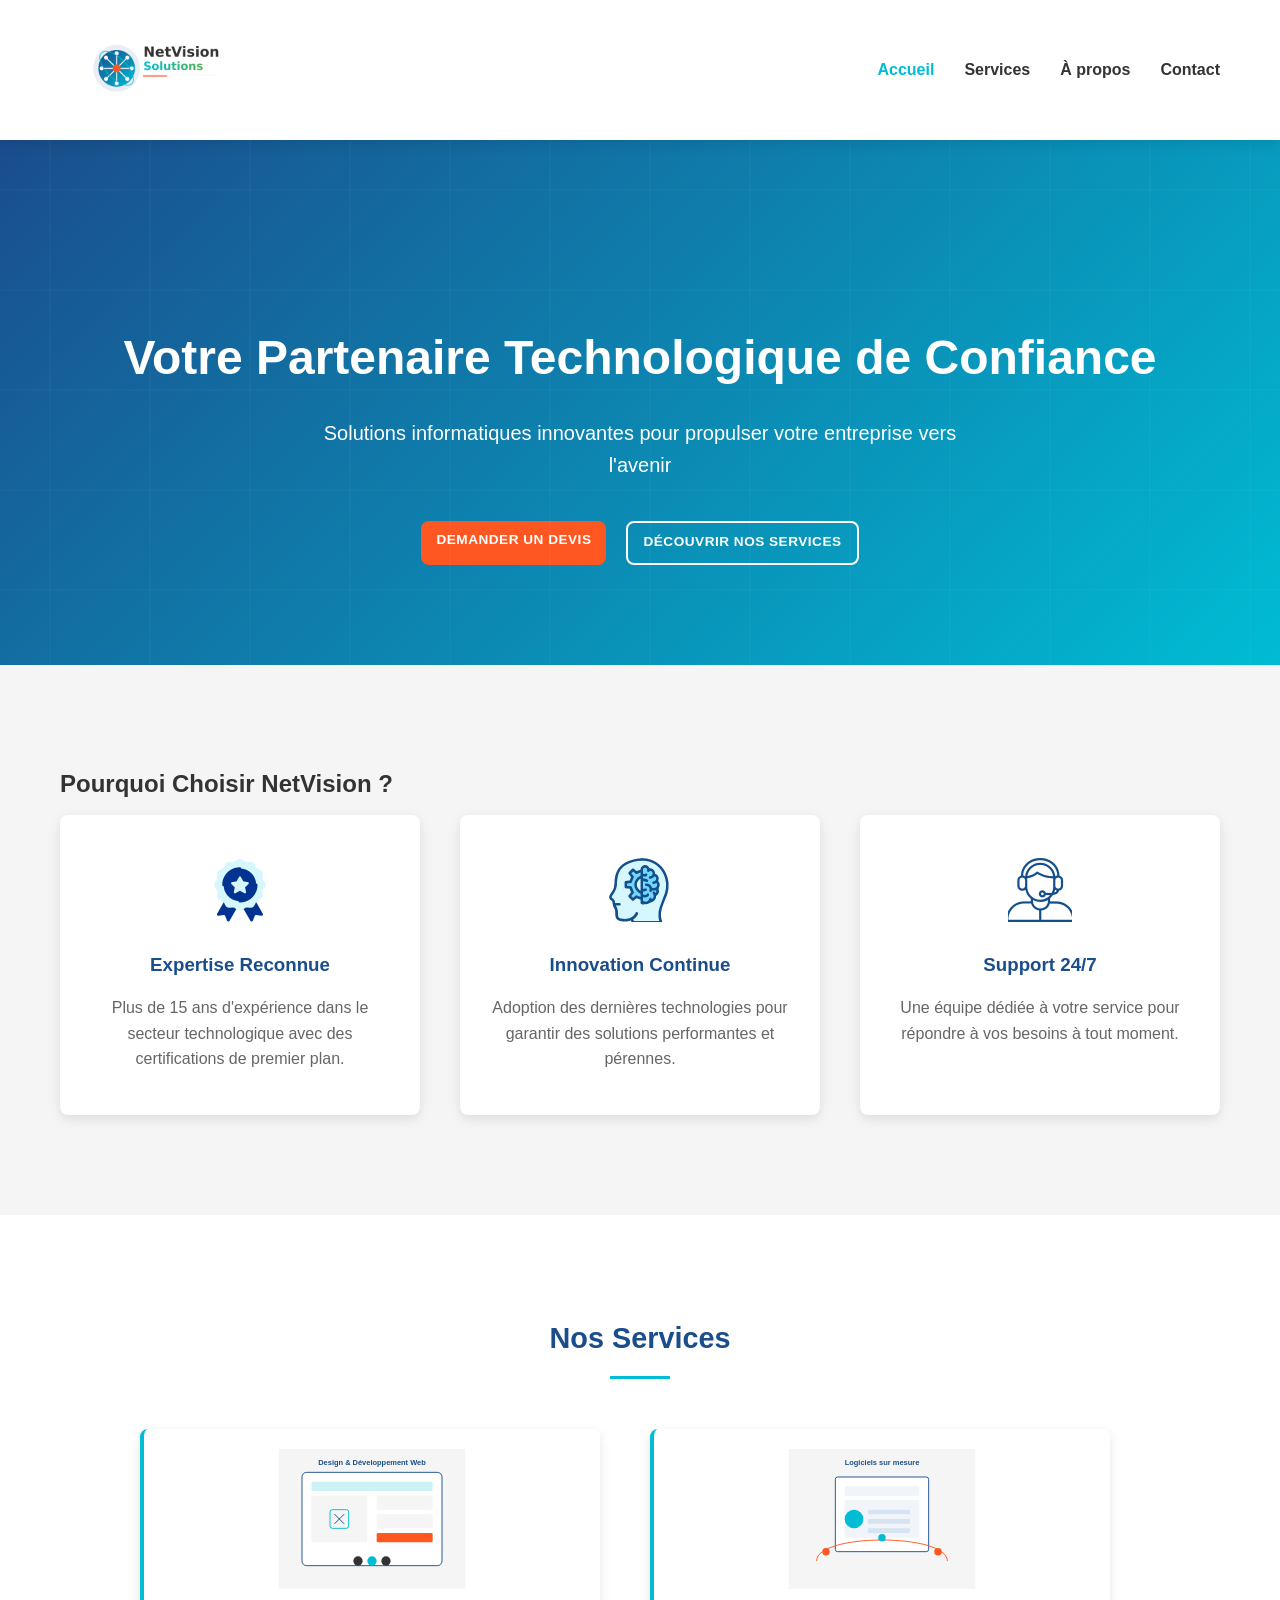
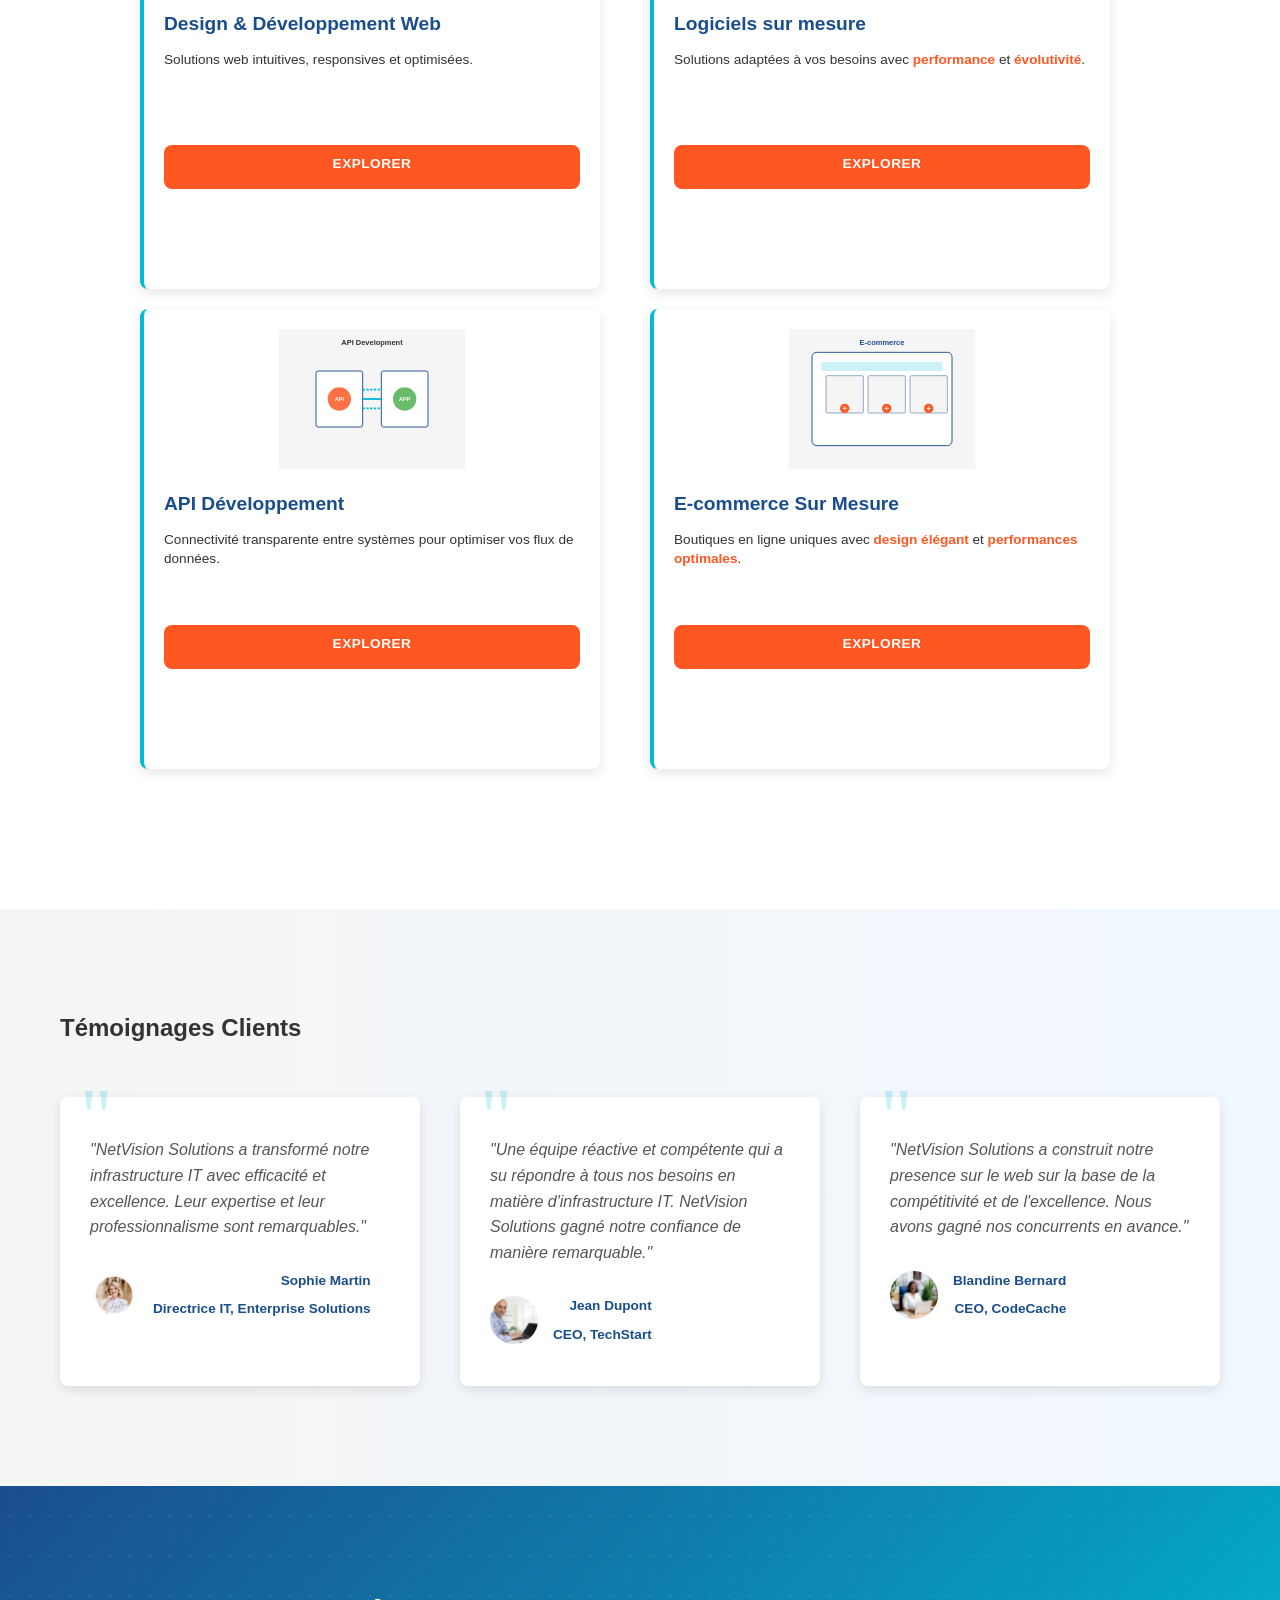
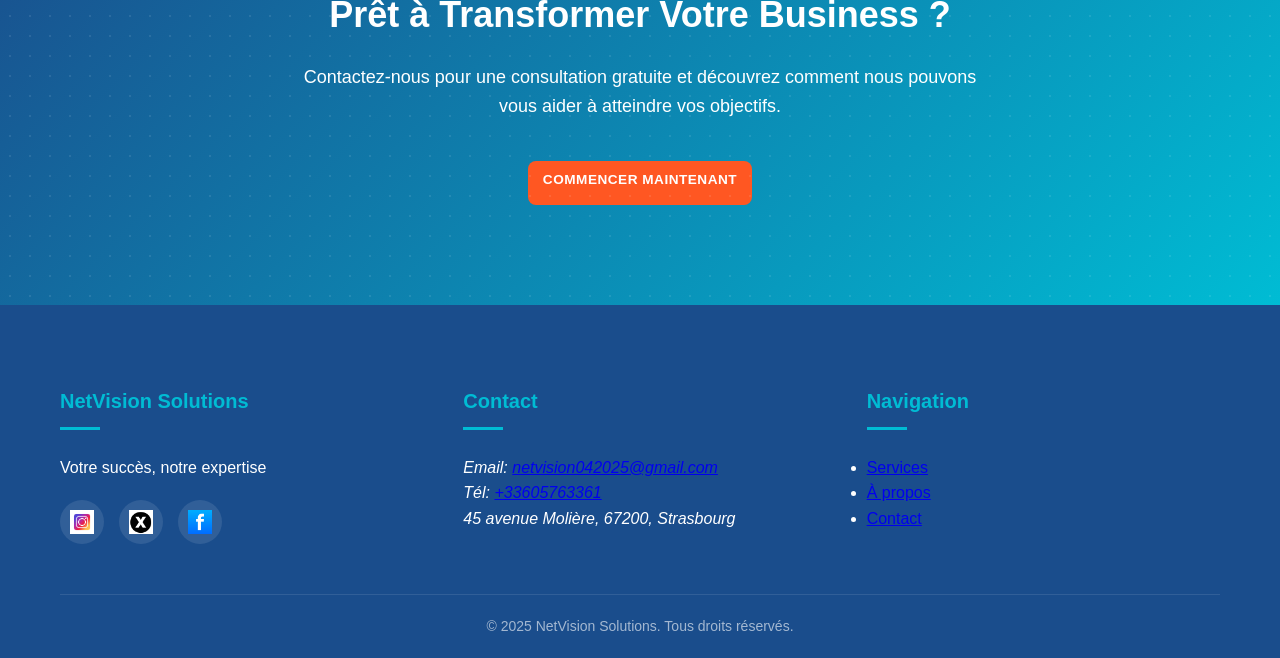
==== commit 95300305: "Change the height of the logo of this site and adjust the navigation section" ====
--- a/index.html
+++ b/index.html
@@ -18,7 +18,7 @@
         <div class="container">
             <nav>
                 <div class="logo">
-                    <img src="images/netvision_logo1.png" alt="NetVision Solutions"> 
+                    <img src="images/netvision_logo.png" alt="NetVision Solutions"> 
                 </div>
                 <button class="hamburger" aria-label="Menu">&#9776;</button>
                 <ul class="nav-links">
--- a/css/style.css
+++ b/css/style.css
@@ -140,7 +140,12 @@
   display: flex;
   justify-content: space-between;
   align-items: center;
-  height: 80px;
+  height: 140px;
+}
+
+.logo{
+  display: flex;
+  height: 100px;
 }
 
 .logo h1 {
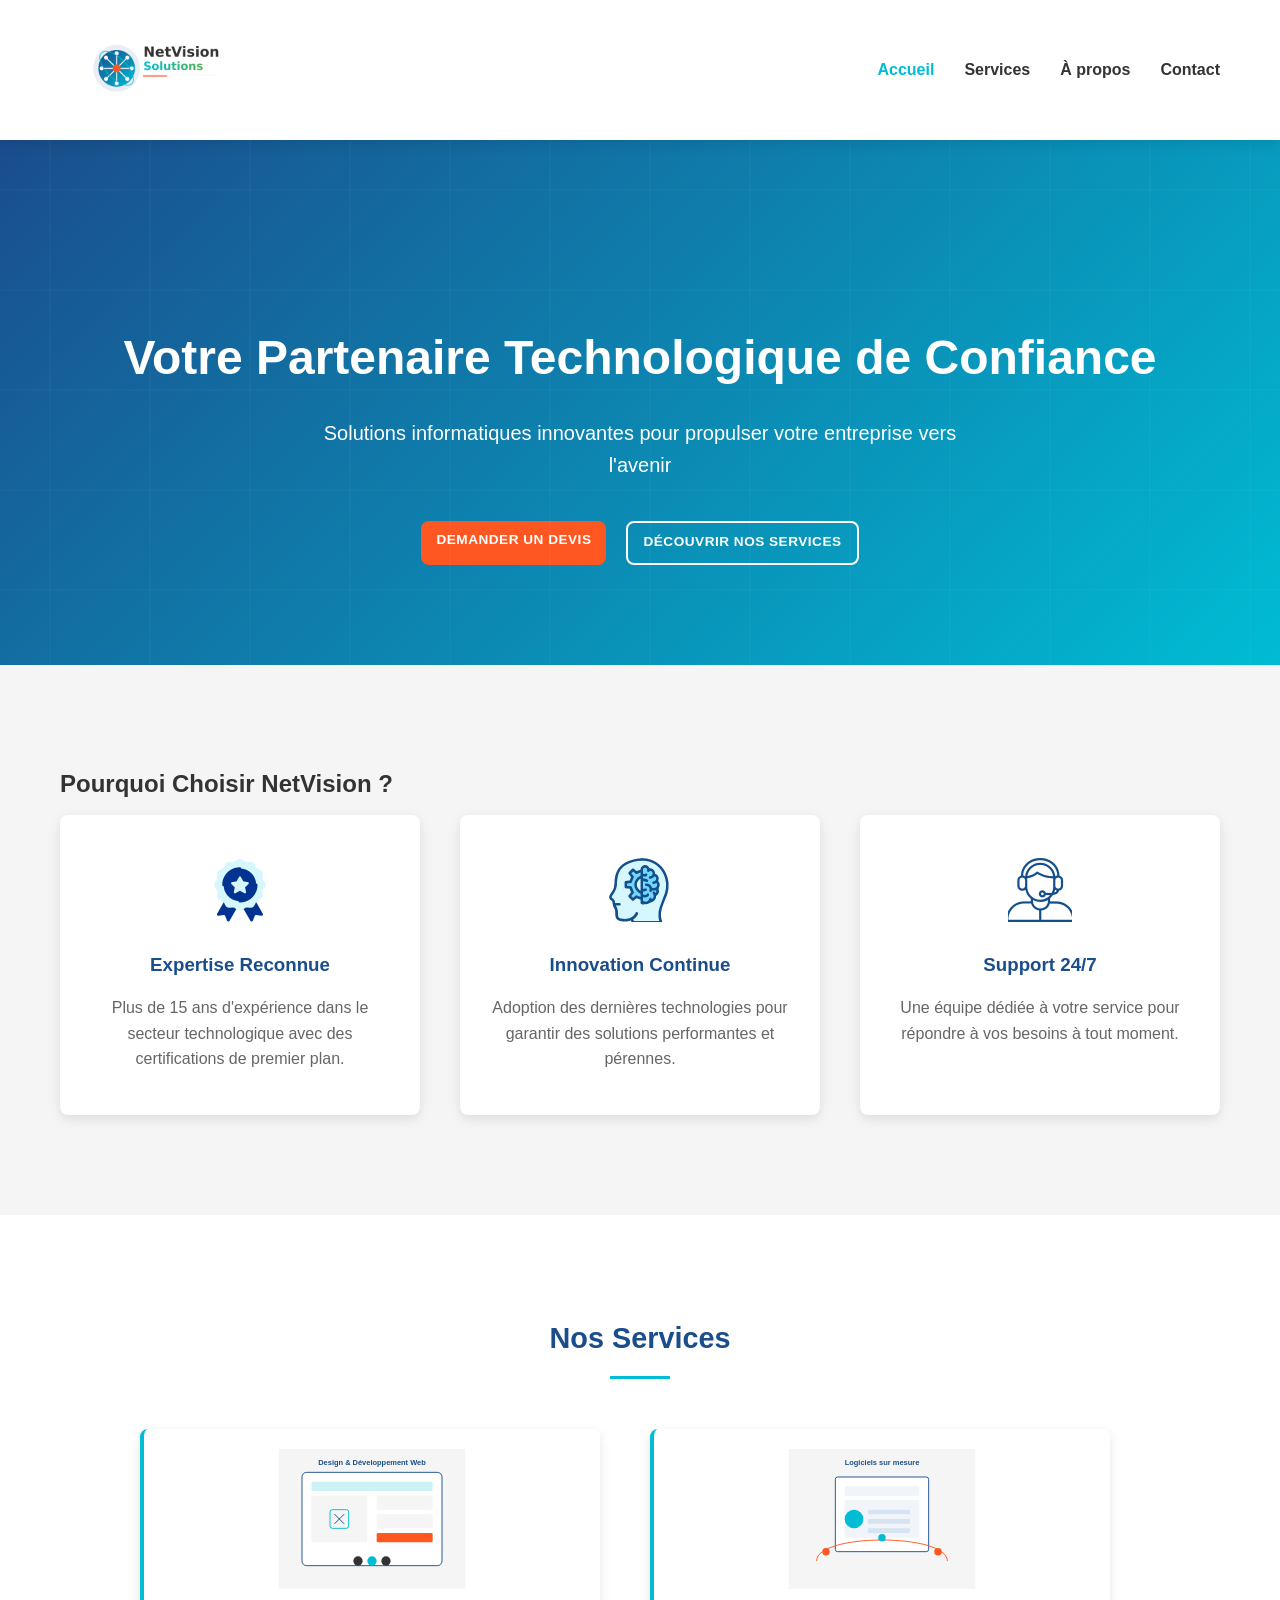
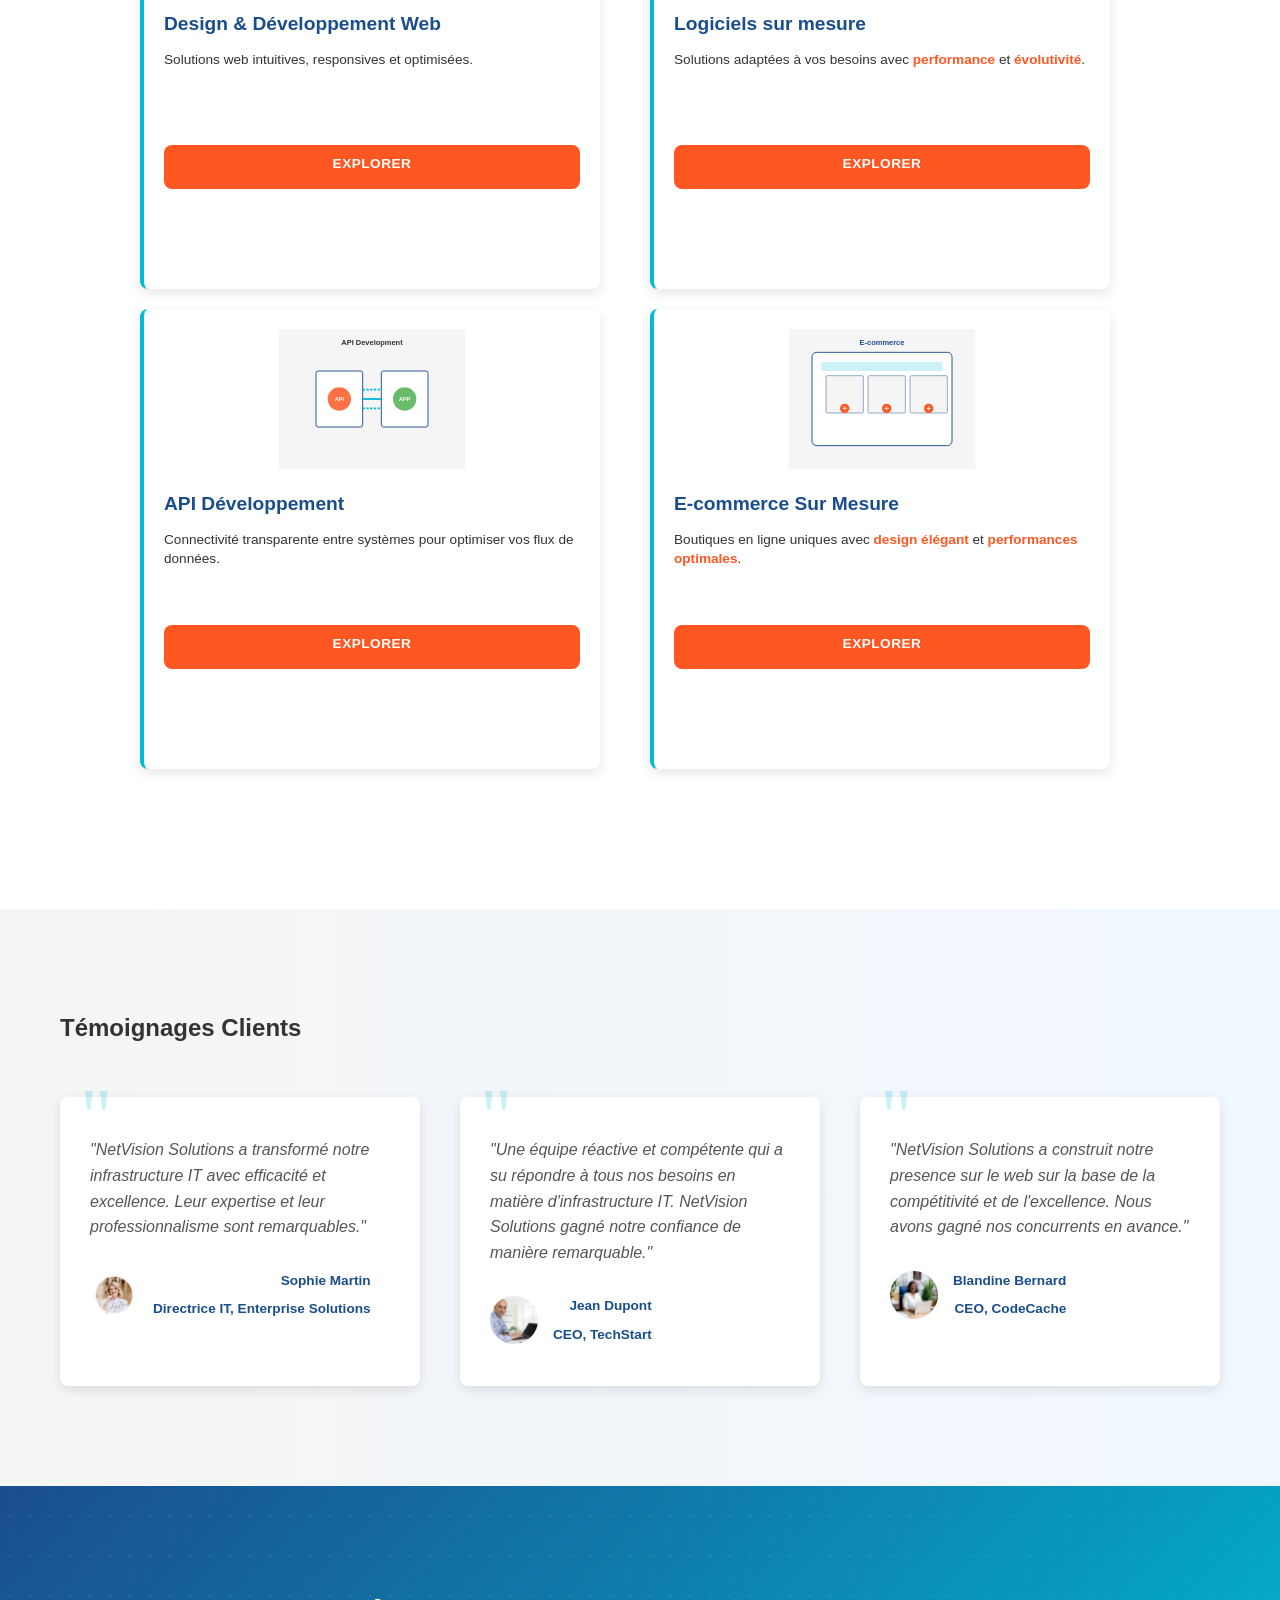
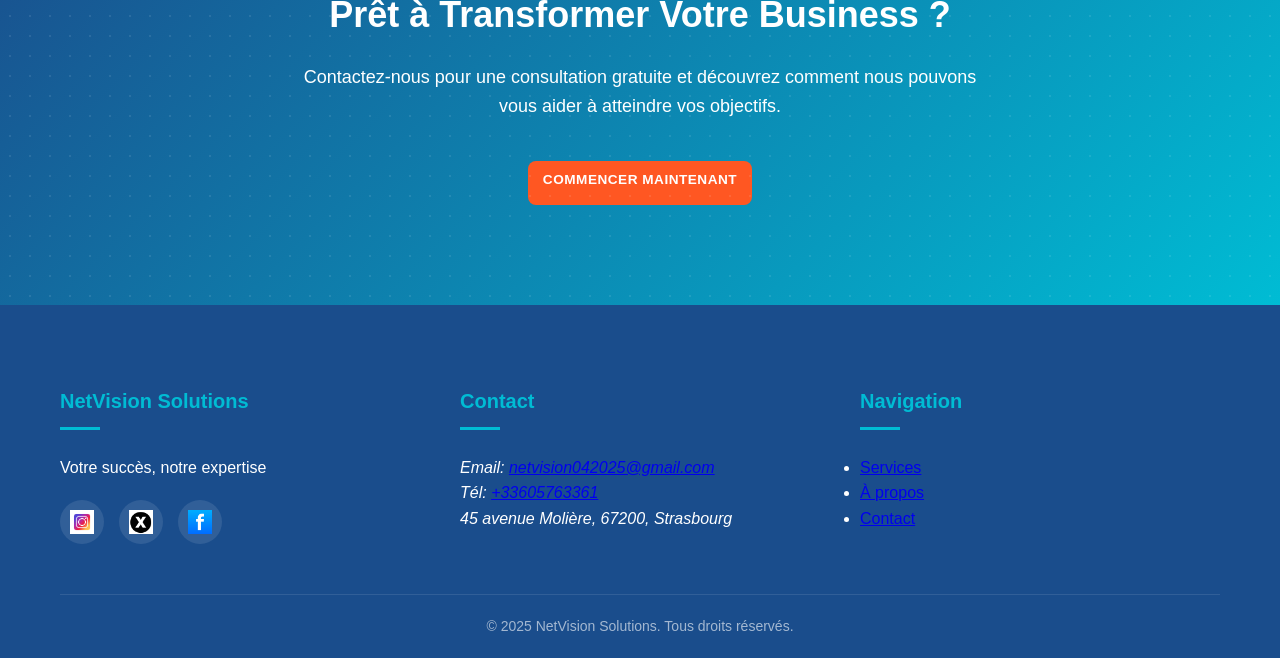
==== commit d0789a9b: "Add the new html file of the rebranded homepage" ====
--- a/index.html
+++ b/index.html
@@ -302,7 +302,7 @@
                     <div class="social-links">
                         <a href="https://instagram.com/netvision042025" aria-label="Instagram"><img src="/images/instagram.jpg" alt="Instagram" width="24" height="24" loading="lazy"></a>
                         <a href="https://x.com/netvision042025" aria-label="X"><img src="/images/twitter.png" alt="X" width="24" height="24" loading="lazy"></a>
-                        <a href="#" aria-label="Facebook"><img src="/images/facebook.png" alt="Facebook" width="24" height="24" loading="lazy"></a>
+                        <a href="https://www.facebook.com/netvisionsolutions" aria-label="Facebook"><img src="/images/facebook.png" alt="Facebook" width="24" height="24" loading="lazy"></a>
                     </div>
                 </div>
                 <div class="footer-section">
@@ -330,5 +330,6 @@
 
     <!-- Scripts regroupés et chargés de façon asynchrone -->
     <script src="js/main.js" defer></script>
+    <script src="js/menu.js" defer></script>
 </body>
 </html>
--- a/css/style.css
+++ b/css/style.css
@@ -1,9 +1,9 @@
-/* NetVision Solutions - Styles optimisés */
-
-/* Global Variables */
+/* NetVision Solutions - CSS Optimisé */
+
+/* Variables globales */
 :root {
   /* Couleurs principales */
-  --primary-color: #0D3C7D; /* Optimisé pour meilleur contraste */
+  --primary-color: #0D3C7D;
   --secondary-color: #00BCD4;
   
   /* Couleurs secondaires */
@@ -15,7 +15,7 @@
   --accent-color: #FF5722;
   --success-color: #4CAF50;
   
-  /* Couleurs de texte pour meilleur contraste */
+  /* Couleurs de texte */
   --text-on-dark: #FFFFFF;
   --text-muted: #666666;
   
@@ -38,7 +38,7 @@
   box-sizing: border-box;
 }
 
-/* Chargement des polices optimisé */
+/* Chargement des polices */
 @font-face {
   font-family: 'Montserrat';
   font-style: normal;
@@ -143,7 +143,7 @@
   height: 140px;
 }
 
-.logo{
+.logo {
   display: flex;
   height: 100px;
 }
@@ -377,21 +377,32 @@
   background: var(--light-bg);
 }
 
+/* Grilles (features, testimonials, footer) */
+.features-grid,
+.testimonials-grid,
+.footer-content {
+  display: grid;
+  gap: 40px;
+}
+
 .features-grid {
-  display: grid;
   grid-template-columns: repeat(auto-fit, minmax(300px, 1fr));
-  gap: 40px;
-}
-
-.feature-card {
-  padding: 40px 30px;
+}
+
+/* Carte (feature, testimonial) */
+.feature-card,
+.testimonial-card {
   background: white;
   border-radius: var(--border-radius);
   box-shadow: var(--shadow);
+  transition: transform var(--transition), box-shadow var(--transition);
+  height: 100%;
+}
+
+.feature-card {
+  padding: 40px 30px;
   text-align: center;
-  transition: transform var(--transition), box-shadow var(--transition);
   border-bottom: 3px solid transparent;
-  height: 100%;
   display: flex;
   flex-direction: column;
 }
@@ -495,20 +506,13 @@
 }
 
 .testimonials-grid {
-  display: grid;
   grid-template-columns: repeat(auto-fit, minmax(300px, 1fr));
-  gap: 40px;
   margin-top: 50px;
 }
 
 .testimonial-card {
-  background: white;
   padding: 40px 30px;
-  border-radius: var(--border-radius);
-  box-shadow: var(--shadow);
-  transition: transform var(--transition), box-shadow var(--transition);
   position: relative;
-  height: 100%;
 }
 
 .testimonial-card:hover,
@@ -566,14 +570,19 @@
   font-weight: 300;
 }
 
+/* Sections avec fond dégradé */
+.cta,
+.hero {
+  color: white;
+  text-align: center;
+  position: relative;
+  overflow: hidden;
+}
+
 /* CTA Section */
 .cta {
   padding: 100px 0;
   background: linear-gradient(135deg, var(--primary-color), var(--secondary-color));
-  color: white;
-  text-align: center;
-  position: relative;
-  overflow: hidden;
 }
 
 .cta:before {
@@ -615,9 +624,7 @@
 }
 
 .footer-content {
-  display: grid;
   grid-template-columns: repeat(auto-fit, minmax(250px, 1fr));
-  gap: 50px;
   margin-bottom: 50px;
 }
 
@@ -858,12 +865,6 @@
   
   .container {
     max-width: 100%;
-  }
-  
-  .features-grid, 
-  .testimonials-grid,
-  .footer-content {
-    grid-template-columns: repeat(auto-fit, minmax(250px, 1fr));
   }
 }
 
@@ -946,6 +947,11 @@
   .testimonial-card:before {
     font-size: 60px;
   }
+  
+  /* Suppression de la doublure du menu hamburger responsive */
+  body.menu-open {
+    overflow: hidden;
+  }
 }
 
 @media (max-width: 480px) {
